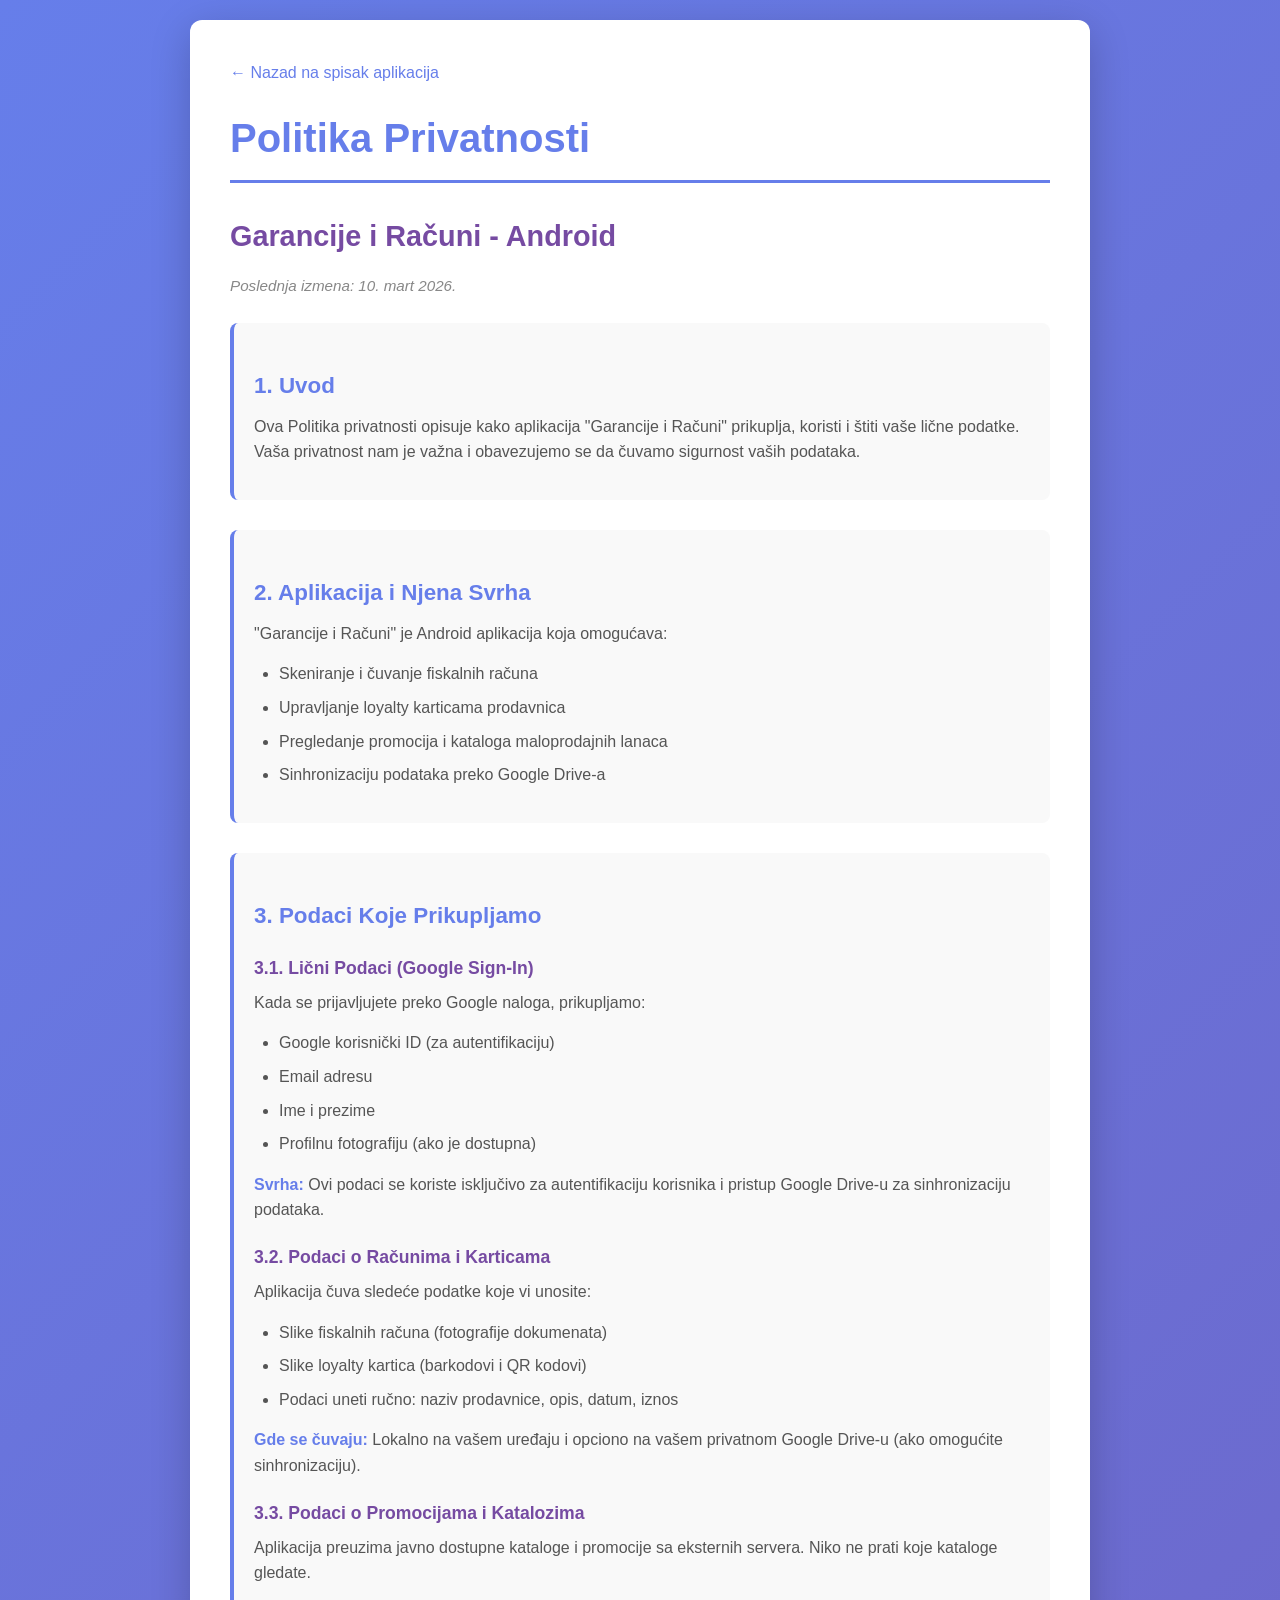
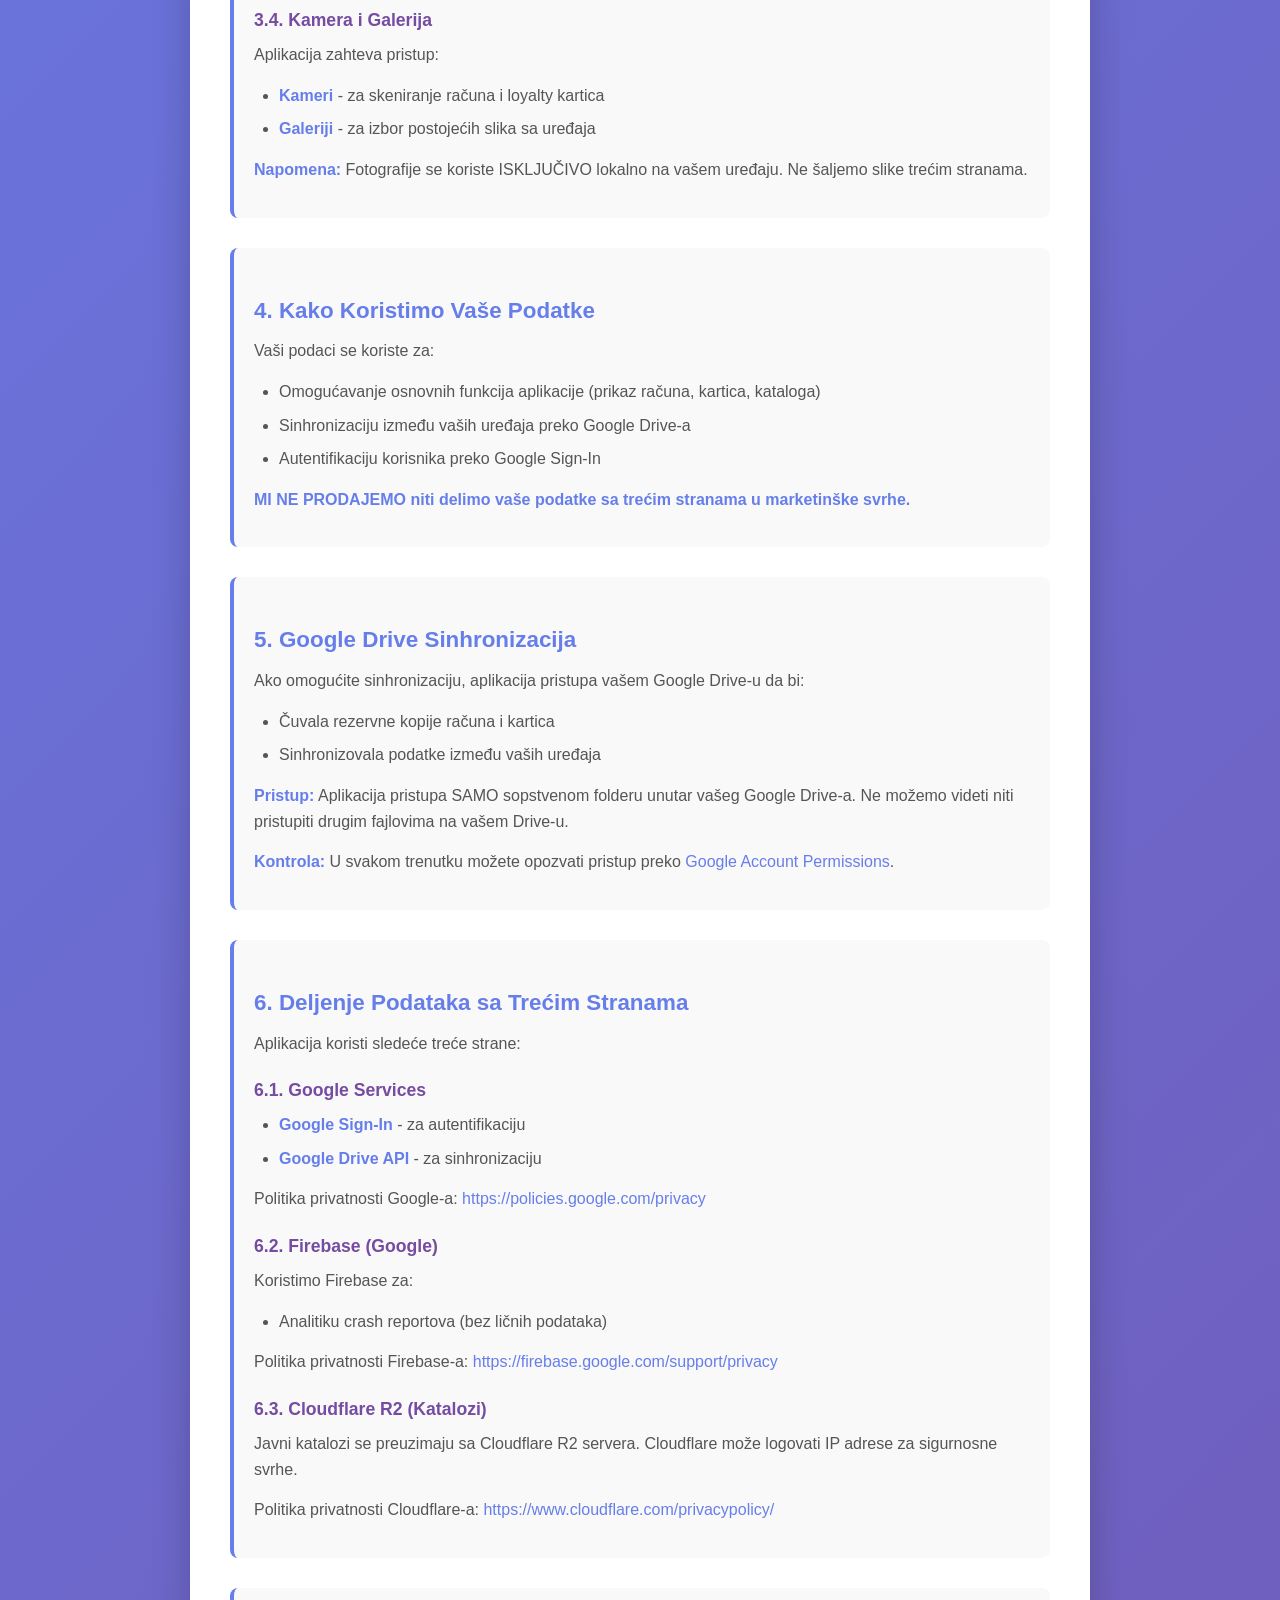
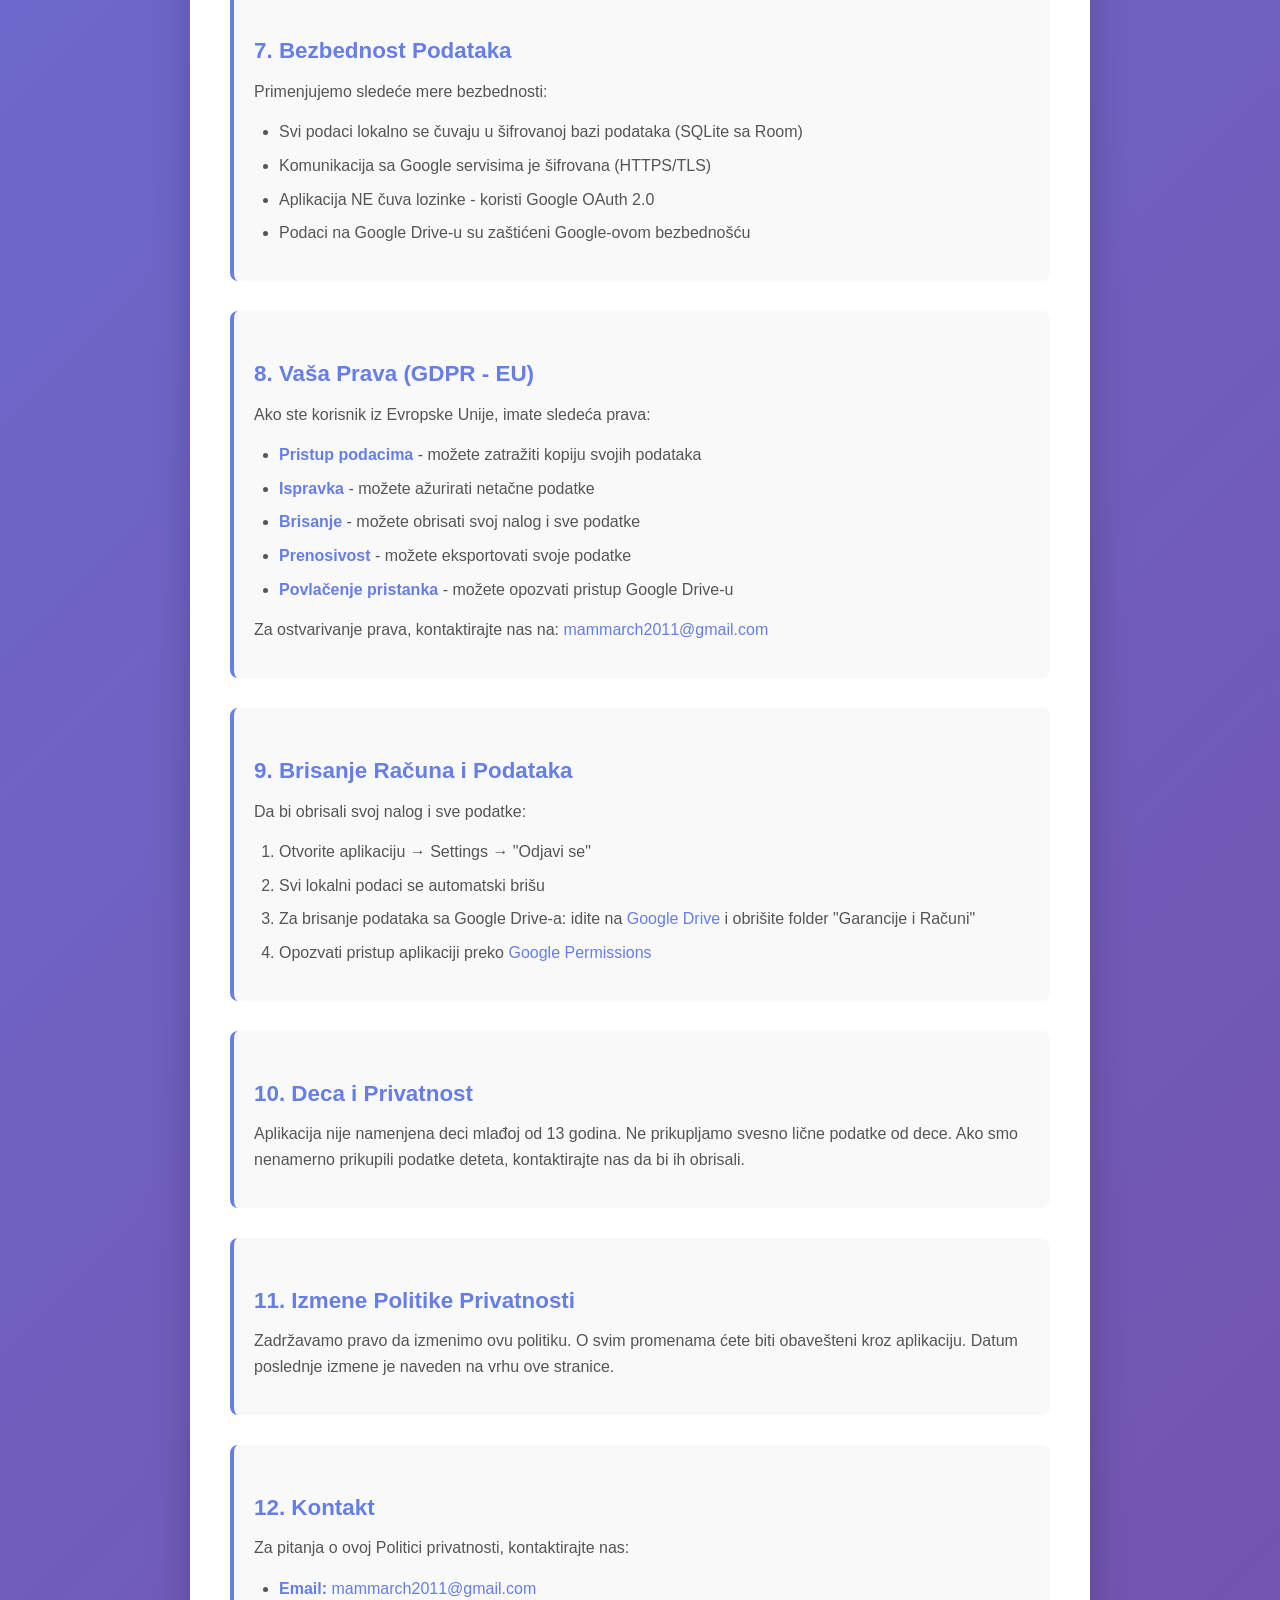
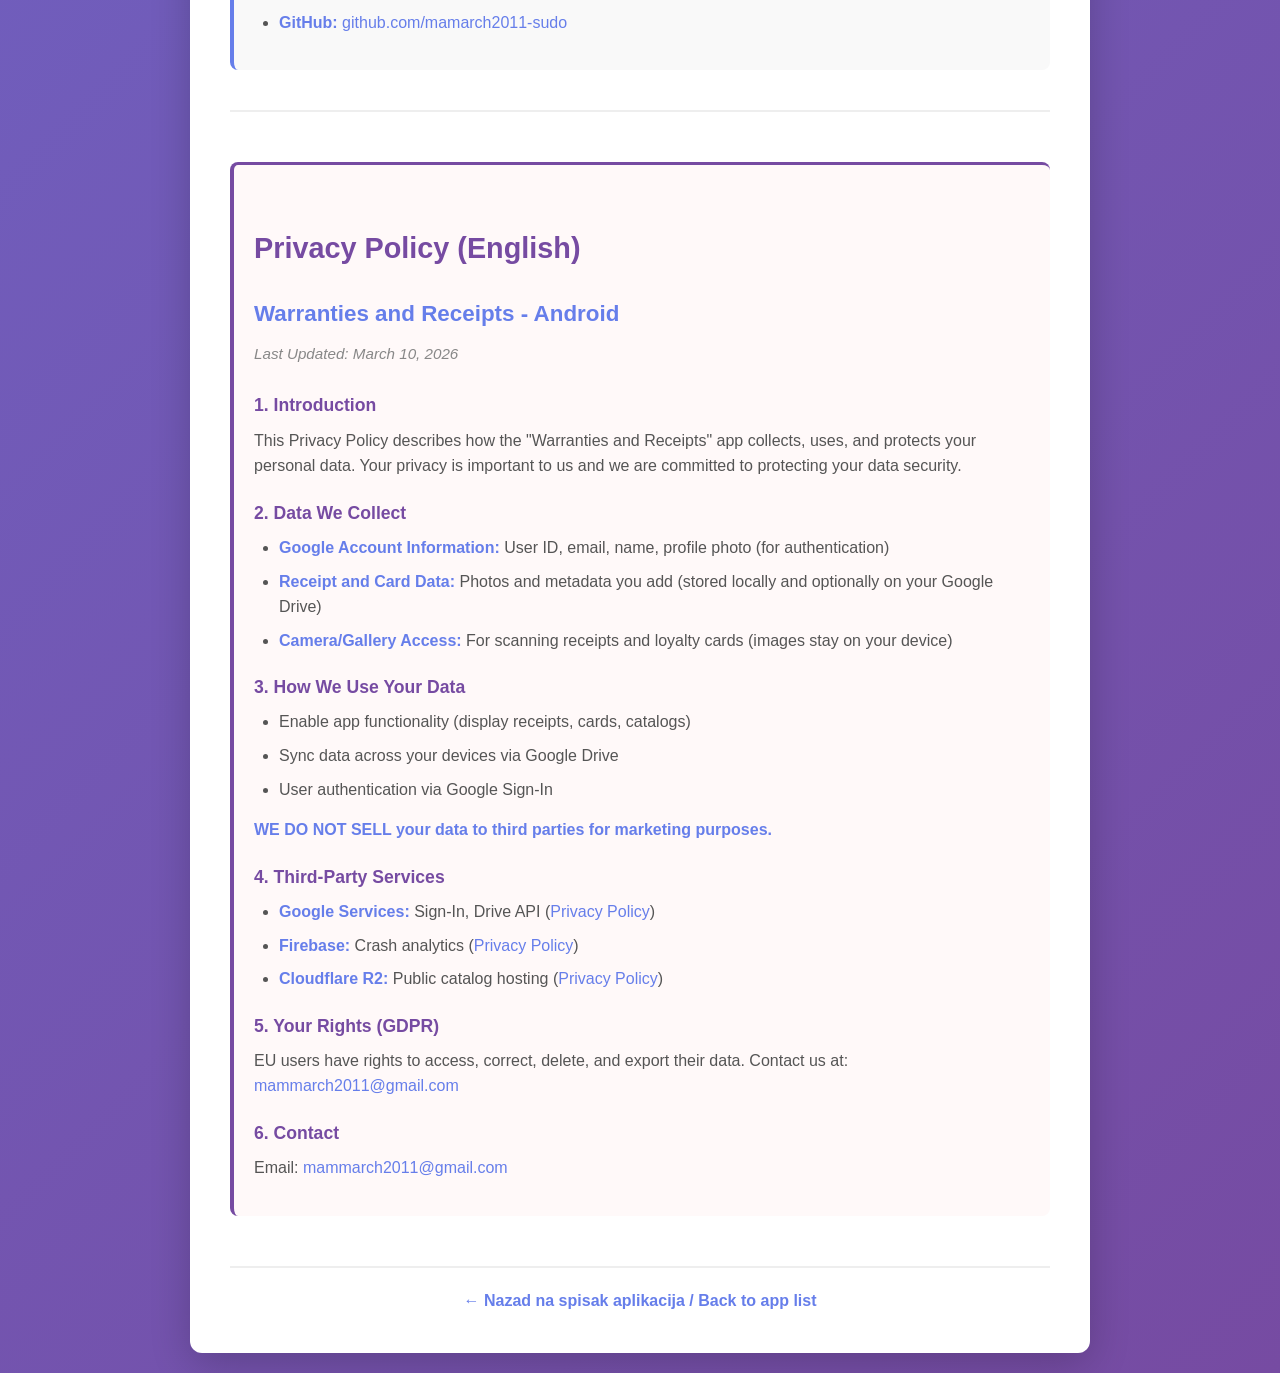
==== garancije-racuni-android.html @ ae451328 "Inicijalna verzija Privacy Policies - Landing page sa listom aplikacija - Privacy Policy za Garancij" ====
<!DOCTYPE html>
<html lang="sr">
<head>
    <meta charset="UTF-8">
    <meta name="viewport" content="width=device-width, initial-scale=1.0">
    <title>Politika Privatnosti - Garancije i Računi (Android)</title>
    <link rel="stylesheet" href="style.css">
</head>
<body>
    <div class="container">
        <a href="index.html" class="back-link">← Nazad na spisak aplikacija</a>
        
        <h1>Politika Privatnosti</h1>
        <h2>Garancije i Računi - Android</h2>
        
        <p class="last-updated">Poslednja izmena: 10. mart 2026.</p>
        
        <section>
            <h3>1. Uvod</h3>
            <p>Ova Politika privatnosti opisuje kako aplikacija "Garancije i Računi" prikuplja, koristi i štiti vaše lične podatke. Vaša privatnost nam je važna i obavezujemo se da čuvamo sigurnost vaših podataka.</p>
        </section>
        
        <section>
            <h3>2. Aplikacija i Njena Svrha</h3>
            <p>"Garancije i Računi" je Android aplikacija koja omogućava:</p>
            <ul>
                <li>Skeniranje i čuvanje fiskalnih računa</li>
                <li>Upravljanje loyalty karticama prodavnica</li>
                <li>Pregledanje promocija i kataloga maloprodajnih lanaca</li>
                <li>Sinhronizaciju podataka preko Google Drive-a</li>
            </ul>
        </section>
        
        <section>
            <h3>3. Podaci Koje Prikupljamo</h3>
            
            <h4>3.1. Lični Podaci (Google Sign-In)</h4>
            <p>Kada se prijavljujete preko Google naloga, prikupljamo:</p>
            <ul>
                <li>Google korisnički ID (za autentifikaciju)</li>
                <li>Email adresu</li>
                <li>Ime i prezime</li>
                <li>Profilnu fotografiju (ako je dostupna)</li>
            </ul>
            <p><strong>Svrha:</strong> Ovi podaci se koriste isključivo za autentifikaciju korisnika i pristup Google Drive-u za sinhronizaciju podataka.</p>
            
            <h4>3.2. Podaci o Računima i Karticama</h4>
            <p>Aplikacija čuva sledeće podatke koje vi unosite:</p>
            <ul>
                <li>Slike fiskalnih računa (fotografije dokumenata)</li>
                <li>Slike loyalty kartica (barkodovi i QR kodovi)</li>
                <li>Podaci uneti ručno: naziv prodavnice, opis, datum, iznos</li>
            </ul>
            <p><strong>Gde se čuvaju:</strong> Lokalno na vašem uređaju i opciono na vašem privatnom Google Drive-u (ako omogućite sinhronizaciju).</p>
            
            <h4>3.3. Podaci o Promocijama i Katalozima</h4>
            <p>Aplikacija preuzima javno dostupne kataloge i promocije sa eksternih servera. Niko ne prati koje kataloge gledate.</p>
            
            <h4>3.4. Kamera i Galerija</h4>
            <p>Aplikacija zahteva pristup:</p>
            <ul>
                <li><strong>Kameri</strong> - za skeniranje računa i loyalty kartica</li>
                <li><strong>Galeriji</strong> - za izbor postojećih slika sa uređaja</li>
            </ul>
            <p><strong>Napomena:</strong> Fotografije se koriste ISKLJUČIVO lokalno na vašem uređaju. Ne šaljemo slike trećim stranama.</p>
        </section>
        
        <section>
            <h3>4. Kako Koristimo Vaše Podatke</h3>
            <p>Vaši podaci se koriste za:</p>
            <ul>
                <li>Omogućavanje osnovnih funkcija aplikacije (prikaz računa, kartica, kataloga)</li>
                <li>Sinhronizaciju između vaših uređaja preko Google Drive-a</li>
                <li>Autentifikaciju korisnika preko Google Sign-In</li>
            </ul>
            <p><strong>MI NE PRODAJEMO niti delimo vaše podatke sa trećim stranama u marketinške svrhe.</strong></p>
        </section>
        
        <section>
            <h3>5. Google Drive Sinhronizacija</h3>
            <p>Ako omogućite sinhronizaciju, aplikacija pristupa vašem Google Drive-u da bi:</p>
            <ul>
                <li>Čuvala rezervne kopije računa i kartica</li>
                <li>Sinhronizovala podatke između vaših uređaja</li>
            </ul>
            <p><strong>Pristup:</strong> Aplikacija pristupa SAMO sopstvenom folderu unutar vašeg Google Drive-a. Ne možemo videti niti pristupiti drugim fajlovima na vašem Drive-u.</p>
            <p><strong>Kontrola:</strong> U svakom trenutku možete opozvati pristup preko <a href="https://myaccount.google.com/permissions" target="_blank">Google Account Permissions</a>.</p>
        </section>
        
        <section>
            <h3>6. Deljenje Podataka sa Trećim Stranama</h3>
            <p>Aplikacija koristi sledeće treće strane:</p>
            
            <h4>6.1. Google Services</h4>
            <ul>
                <li><strong>Google Sign-In</strong> - za autentifikaciju</li>
                <li><strong>Google Drive API</strong> - za sinhronizaciju</li>
            </ul>
            <p>Politika privatnosti Google-a: <a href="https://policies.google.com/privacy" target="_blank">https://policies.google.com/privacy</a></p>
            
            <h4>6.2. Firebase (Google)</h4>
            <p>Koristimo Firebase za:</p>
            <ul>
                <li>Analitiku crash reportova (bez ličnih podataka)</li>
            </ul>
            <p>Politika privatnosti Firebase-a: <a href="https://firebase.google.com/support/privacy" target="_blank">https://firebase.google.com/support/privacy</a></p>
            
            <h4>6.3. Cloudflare R2 (Katalozi)</h4>
            <p>Javni katalozi se preuzimaju sa Cloudflare R2 servera. Cloudflare može logovati IP adrese za sigurnosne svrhe.</p>
            <p>Politika privatnosti Cloudflare-a: <a href="https://www.cloudflare.com/privacypolicy/" target="_blank">https://www.cloudflare.com/privacypolicy/</a></p>
        </section>
        
        <section>
            <h3>7. Bezbednost Podataka</h3>
            <p>Primenjujemo sledeće mere bezbednosti:</p>
            <ul>
                <li>Svi podaci lokalno se čuvaju u šifrovanoj bazi podataka (SQLite sa Room)</li>
                <li>Komunikacija sa Google servisima je šifrovana (HTTPS/TLS)</li>
                <li>Aplikacija NE čuva lozinke - koristi Google OAuth 2.0</li>
                <li>Podaci na Google Drive-u su zaštićeni Google-ovom bezbednošću</li>
            </ul>
        </section>
        
        <section>
            <h3>8. Vaša Prava (GDPR - EU)</h3>
            <p>Ako ste korisnik iz Evropske Unije, imate sledeća prava:</p>
            <ul>
                <li><strong>Pristup podacima</strong> - možete zatražiti kopiju svojih podataka</li>
                <li><strong>Ispravka</strong> - možete ažurirati netačne podatke</li>
                <li><strong>Brisanje</strong> - možete obrisati svoj nalog i sve podatke</li>
                <li><strong>Prenosivost</strong> - možete eksportovati svoje podatke</li>
                <li><strong>Povlačenje pristanka</strong> - možete opozvati pristup Google Drive-u</li>
            </ul>
            <p>Za ostvarivanje prava, kontaktirajte nas na: <a href="mailto:mammarch2011@gmail.com">mammarch2011@gmail.com</a></p>
        </section>
        
        <section>
            <h3>9. Brisanje Računa i Podataka</h3>
            <p>Da bi obrisali svoj nalog i sve podatke:</p>
            <ol>
                <li>Otvorite aplikaciju → Settings → "Odjavi se"</li>
                <li>Svi lokalni podaci se automatski brišu</li>
                <li>Za brisanje podataka sa Google Drive-a: idite na <a href="https://drive.google.com" target="_blank">Google Drive</a> i obrišite folder "Garancije i Računi"</li>
                <li>Opozvati pristup aplikaciji preko <a href="https://myaccount.google.com/permissions" target="_blank">Google Permissions</a></li>
            </ol>
        </section>
        
        <section>
            <h3>10. Deca i Privatnost</h3>
            <p>Aplikacija nije namenjena deci mlađoj od 13 godina. Ne prikupljamo svesno lične podatke od dece. Ako smo nenamerno prikupili podatke deteta, kontaktirajte nas da bi ih obrisali.</p>
        </section>
        
        <section>
            <h3>11. Izmene Politike Privatnosti</h3>
            <p>Zadržavamo pravo da izmenimo ovu politiku. O svim promenama ćete biti obavešteni kroz aplikaciju. Datum poslednje izmene je naveden na vrhu ove stranice.</p>
        </section>
        
        <section>
            <h3>12. Kontakt</h3>
            <p>Za pitanja o ovoj Politici privatnosti, kontaktirajte nas:</p>
            <ul>
                <li><strong>Email:</strong> <a href="mailto:mammarch2011@gmail.com">mammarch2011@gmail.com</a></li>
                <li><strong>GitHub:</strong> <a href="https://github.com/mamarch2011-sudo" target="_blank">github.com/mamarch2011-sudo</a></li>
            </ul>
        </section>
        
        <hr>
        
        <section class="english-section">
            <h2>Privacy Policy (English)</h2>
            <h3>Warranties and Receipts - Android</h3>
            
            <p class="last-updated">Last Updated: March 10, 2026</p>
            
            <h4>1. Introduction</h4>
            <p>This Privacy Policy describes how the "Warranties and Receipts" app collects, uses, and protects your personal data. Your privacy is important to us and we are committed to protecting your data security.</p>
            
            <h4>2. Data We Collect</h4>
            <ul>
                <li><strong>Google Account Information:</strong> User ID, email, name, profile photo (for authentication)</li>
                <li><strong>Receipt and Card Data:</strong> Photos and metadata you add (stored locally and optionally on your Google Drive)</li>
                <li><strong>Camera/Gallery Access:</strong> For scanning receipts and loyalty cards (images stay on your device)</li>
            </ul>
            
            <h4>3. How We Use Your Data</h4>
            <ul>
                <li>Enable app functionality (display receipts, cards, catalogs)</li>
                <li>Sync data across your devices via Google Drive</li>
                <li>User authentication via Google Sign-In</li>
            </ul>
            <p><strong>WE DO NOT SELL your data to third parties for marketing purposes.</strong></p>
            
            <h4>4. Third-Party Services</h4>
            <ul>
                <li><strong>Google Services:</strong> Sign-In, Drive API (<a href="https://policies.google.com/privacy" target="_blank">Privacy Policy</a>)</li>
                <li><strong>Firebase:</strong> Crash analytics (<a href="https://firebase.google.com/support/privacy" target="_blank">Privacy Policy</a>)</li>
                <li><strong>Cloudflare R2:</strong> Public catalog hosting (<a href="https://www.cloudflare.com/privacypolicy/" target="_blank">Privacy Policy</a>)</li>
            </ul>
            
            <h4>5. Your Rights (GDPR)</h4>
            <p>EU users have rights to access, correct, delete, and export their data. Contact us at: <a href="mailto:mammarch2011@gmail.com">mammarch2011@gmail.com</a></p>
            
            <h4>6. Contact</h4>
            <p>Email: <a href="mailto:mammarch2011@gmail.com">mammarch2011@gmail.com</a></p>
        </section>
        
        <footer>
            <a href="index.html">← Nazad na spisak aplikacija / Back to app list</a>
        </footer>
    </div>
</body>
</html>
---- style.css ----
/* Reset and Base Styles */
* {
    margin: 0;
    padding: 0;
    box-sizing: border-box;
}

body {
    font-family: -apple-system, BlinkMacSystemFont, 'Segoe UI', Roboto, 'Helvetica Neue', Arial, sans-serif;
    line-height: 1.6;
    color: #333;
    background: linear-gradient(135deg, #667eea 0%, #764ba2 100%);
    min-height: 100vh;
    padding: 20px;
}

/* Container */
.container {
    max-width: 900px;
    margin: 0 auto;
    background: white;
    padding: 40px;
    border-radius: 12px;
    box-shadow: 0 10px 40px rgba(0, 0, 0, 0.2);
}

/* Typography */
h1 {
    color: #667eea;
    font-size: 2.5rem;
    margin-bottom: 10px;
    border-bottom: 3px solid #667eea;
    padding-bottom: 10px;
}

h2 {
    color: #764ba2;
    font-size: 1.8rem;
    margin-top: 30px;
    margin-bottom: 15px;
}

h3 {
    color: #667eea;
    font-size: 1.4rem;
    margin-top: 25px;
    margin-bottom: 10px;
}

h4 {
    color: #764ba2;
    font-size: 1.1rem;
    margin-top: 20px;
    margin-bottom: 8px;
}

p {
    margin-bottom: 15px;
    color: #555;
}

/* Links */
a {
    color: #667eea;
    text-decoration: none;
    transition: color 0.3s;
}

a:hover {
    color: #764ba2;
    text-decoration: underline;
}

.back-link {
    display: inline-block;
    margin-bottom: 20px;
    font-size: 1rem;
    color: #667eea;
}

.back-link:hover {
    color: #764ba2;
}

/* Subtitle */
.subtitle {
    font-size: 1.2rem;
    color: #666;
    margin-bottom: 30px;
}

/* Last Updated */
.last-updated {
    font-style: italic;
    color: #888;
    margin-bottom: 25px;
    font-size: 0.95rem;
}

/* Note Box */
.note {
    background: #fff3cd;
    border-left: 4px solid #ffc107;
    padding: 15px;
    margin: 20px 0;
    border-radius: 4px;
}

.note strong {
    color: #856404;
}

/* App List */
.app-list {
    display: grid;
    gap: 20px;
    margin-top: 30px;
}

.app-card {
    background: linear-gradient(135deg, #f5f7fa 0%, #c3cfe2 100%);
    padding: 30px;
    border-radius: 10px;
    box-shadow: 0 4px 15px rgba(0, 0, 0, 0.1);
    transition: transform 0.3s, box-shadow 0.3s;
}

.app-card:hover {
    transform: translateY(-5px);
    box-shadow: 0 8px 25px rgba(0, 0, 0, 0.15);
}

.app-card h2 {
    margin-top: 0;
    color: #667eea;
}

.app-card p {
    color: #555;
    margin-bottom: 20px;
}

.links {
    display: flex;
    gap: 15px;
    flex-wrap: wrap;
}

/* Buttons */
.button {
    display: inline-block;
    padding: 12px 24px;
    border-radius: 6px;
    font-weight: 600;
    text-decoration: none;
    transition: transform 0.2s, box-shadow 0.2s;
    text-align: center;
}

.button:hover {
    transform: translateY(-2px);
    box-shadow: 0 4px 12px rgba(0, 0, 0, 0.15);
    text-decoration: none;
}

.button.android {
    background: #3DDC84;
    color: white;
}

.button.android:hover {
    background: #2fc874;
}

.button.ios {
    background: #007AFF;
    color: white;
}

.button.ios:hover {
    background: #0066DD;
}

/* Sections */
section {
    margin-bottom: 30px;
    padding: 20px;
    background: #f9f9f9;
    border-radius: 8px;
    border-left: 4px solid #667eea;
}

section:hover {
    background: #f5f5f5;
}

/* Lists */
ul, ol {
    margin-left: 25px;
    margin-bottom: 15px;
}

ul li, ol li {
    margin-bottom: 8px;
    color: #555;
}

/* English Section */
.english-section {
    margin-top: 50px;
    padding-top: 30px;
    border-top: 3px solid #764ba2;
    background: #fff9f9;
    border-left: 4px solid #764ba2;
}

/* Footer */
footer {
    margin-top: 50px;
    padding-top: 20px;
    border-top: 2px solid #eee;
    text-align: center;
    color: #888;
}

footer a {
    color: #667eea;
    font-weight: 600;
}

/* Horizontal Rule */
hr {
    border: none;
    border-top: 2px solid #eee;
    margin: 40px 0;
}

/* Strong/Bold */
strong {
    color: #667eea;
    font-weight: 600;
}

/* Responsive Design */
@media (max-width: 768px) {
    body {
        padding: 10px;
    }
    
    .container {
        padding: 20px;
    }
    
    h1 {
        font-size: 2rem;
    }
    
    h2 {
        font-size: 1.5rem;
    }
    
    h3 {
        font-size: 1.2rem;
    }
    
    .links {
        flex-direction: column;
    }
    
    .button {
        width: 100%;
    }
}

/* Print Styles */
@media print {
    body {
        background: white;
        padding: 0;
    }
    
    .container {
        box-shadow: none;
        padding: 20px;
    }
    
    .back-link, footer {
        display: none;
    }
    
    section {
        break-inside: avoid;
    }
}
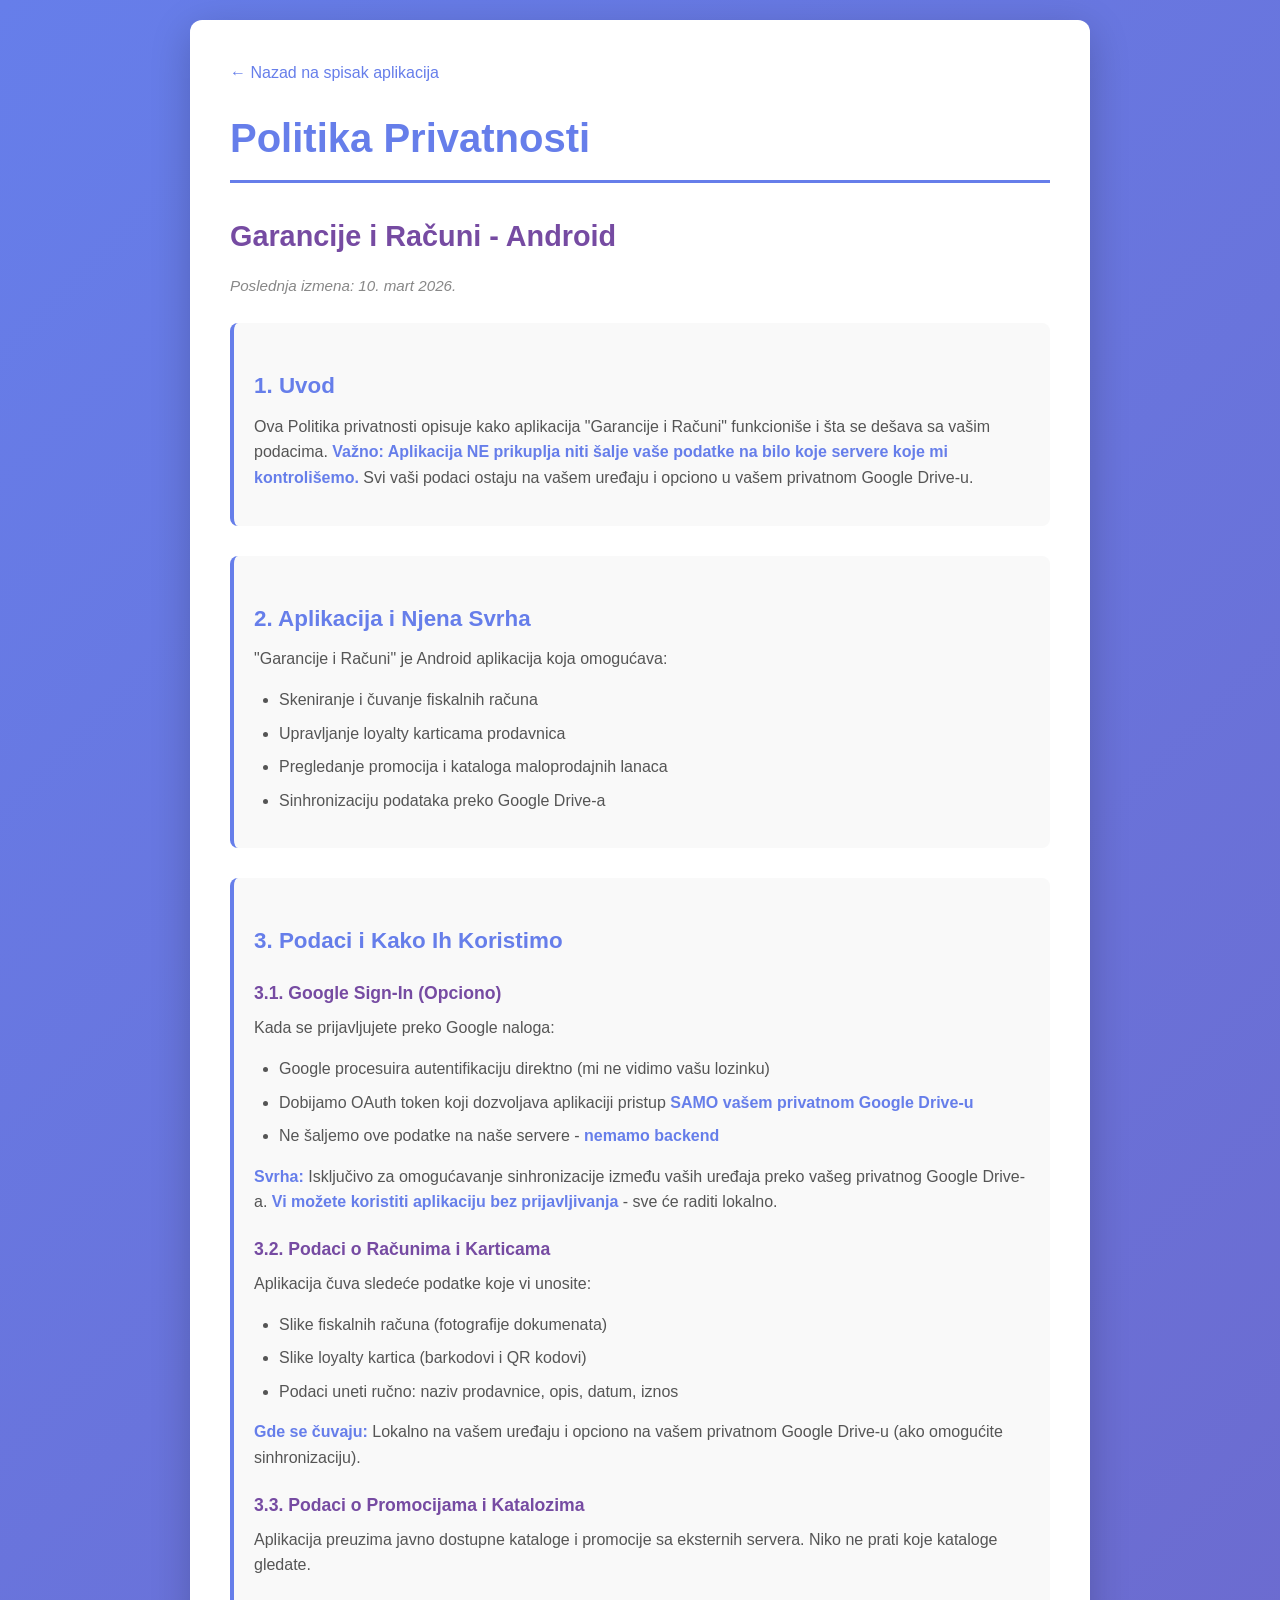
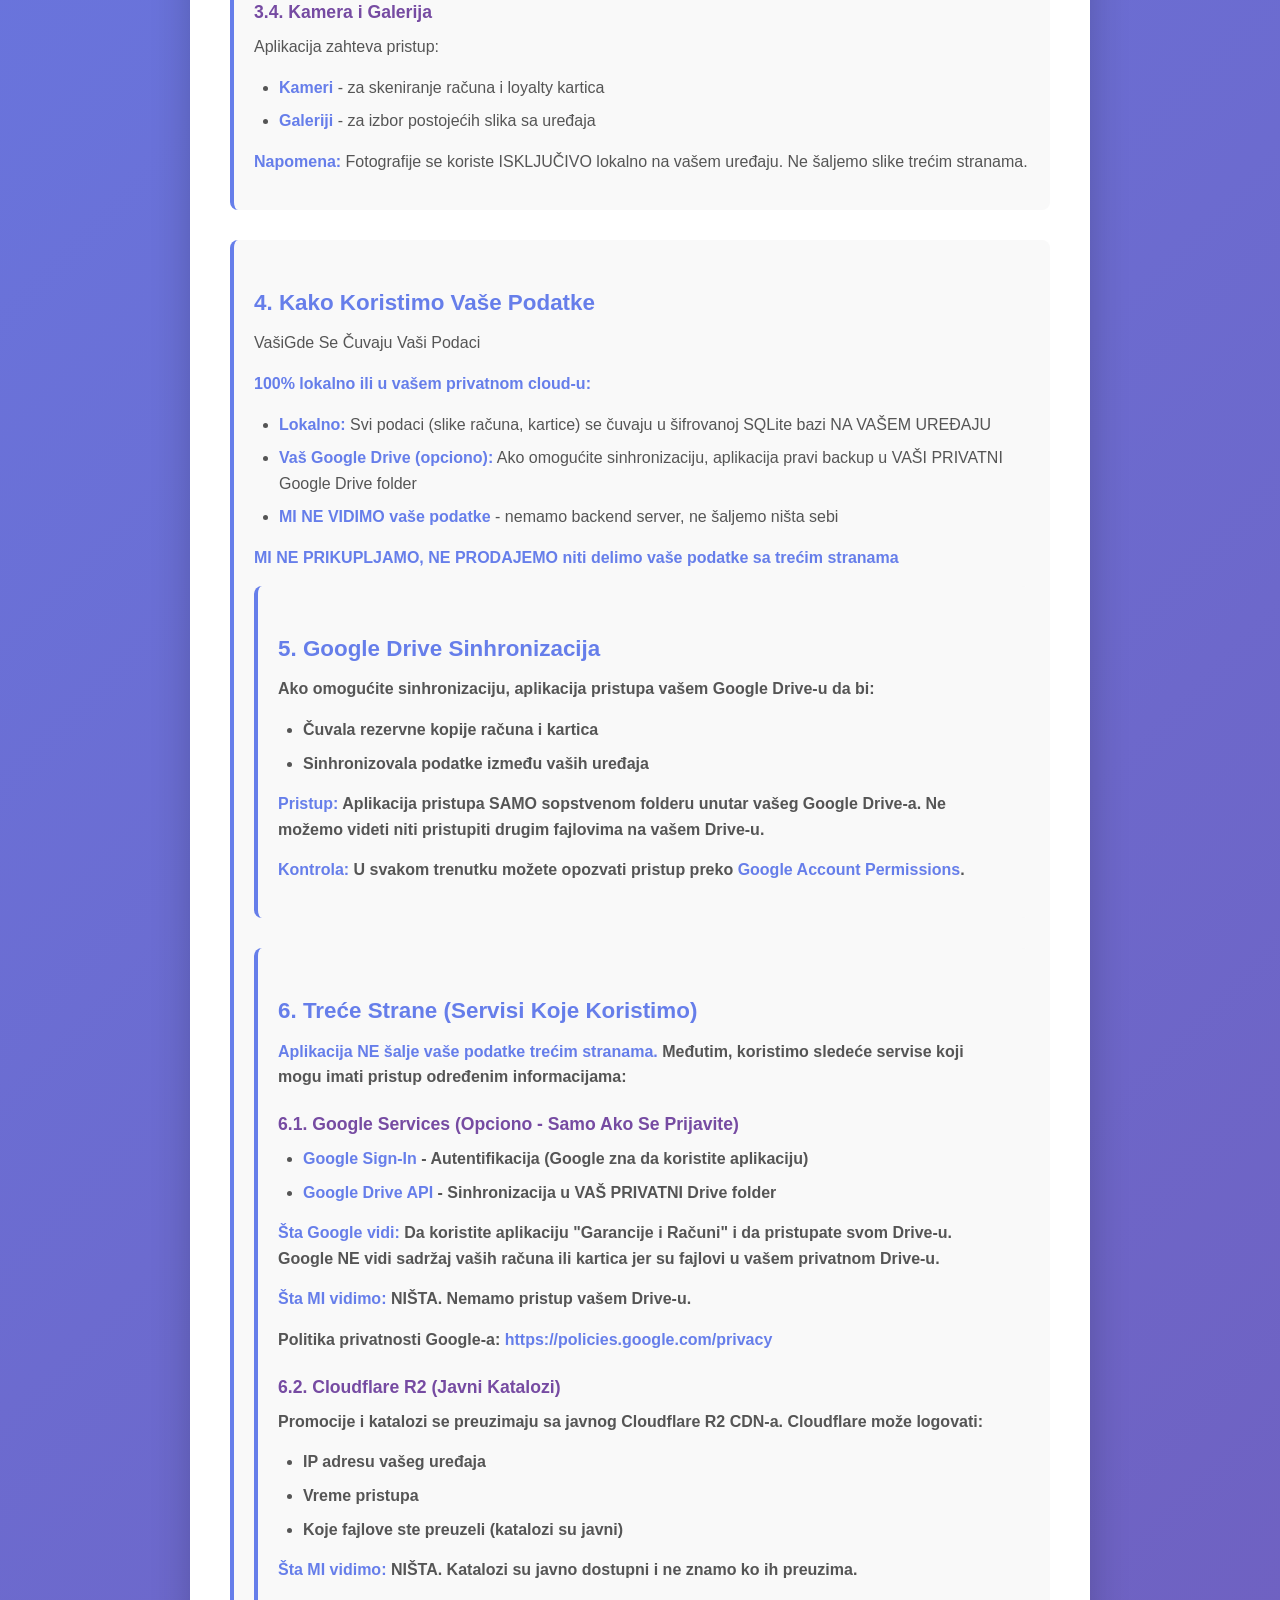
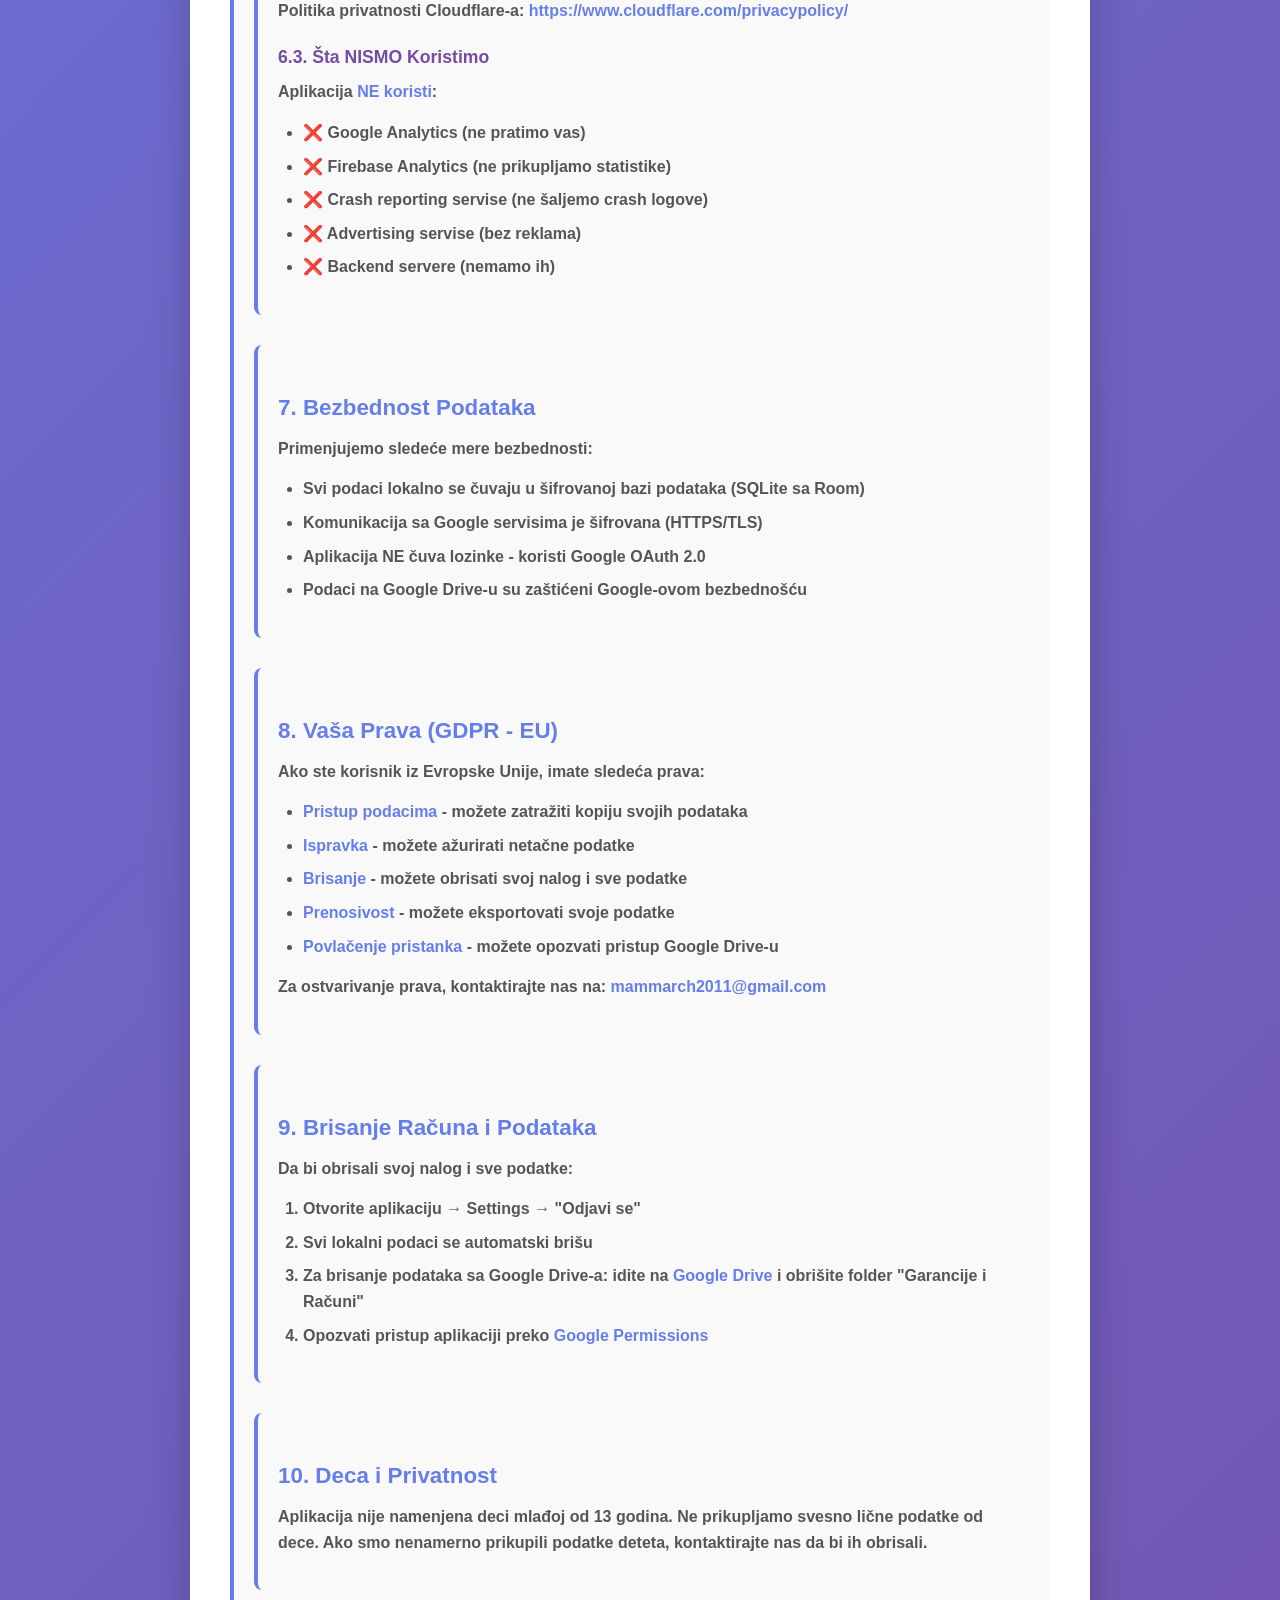
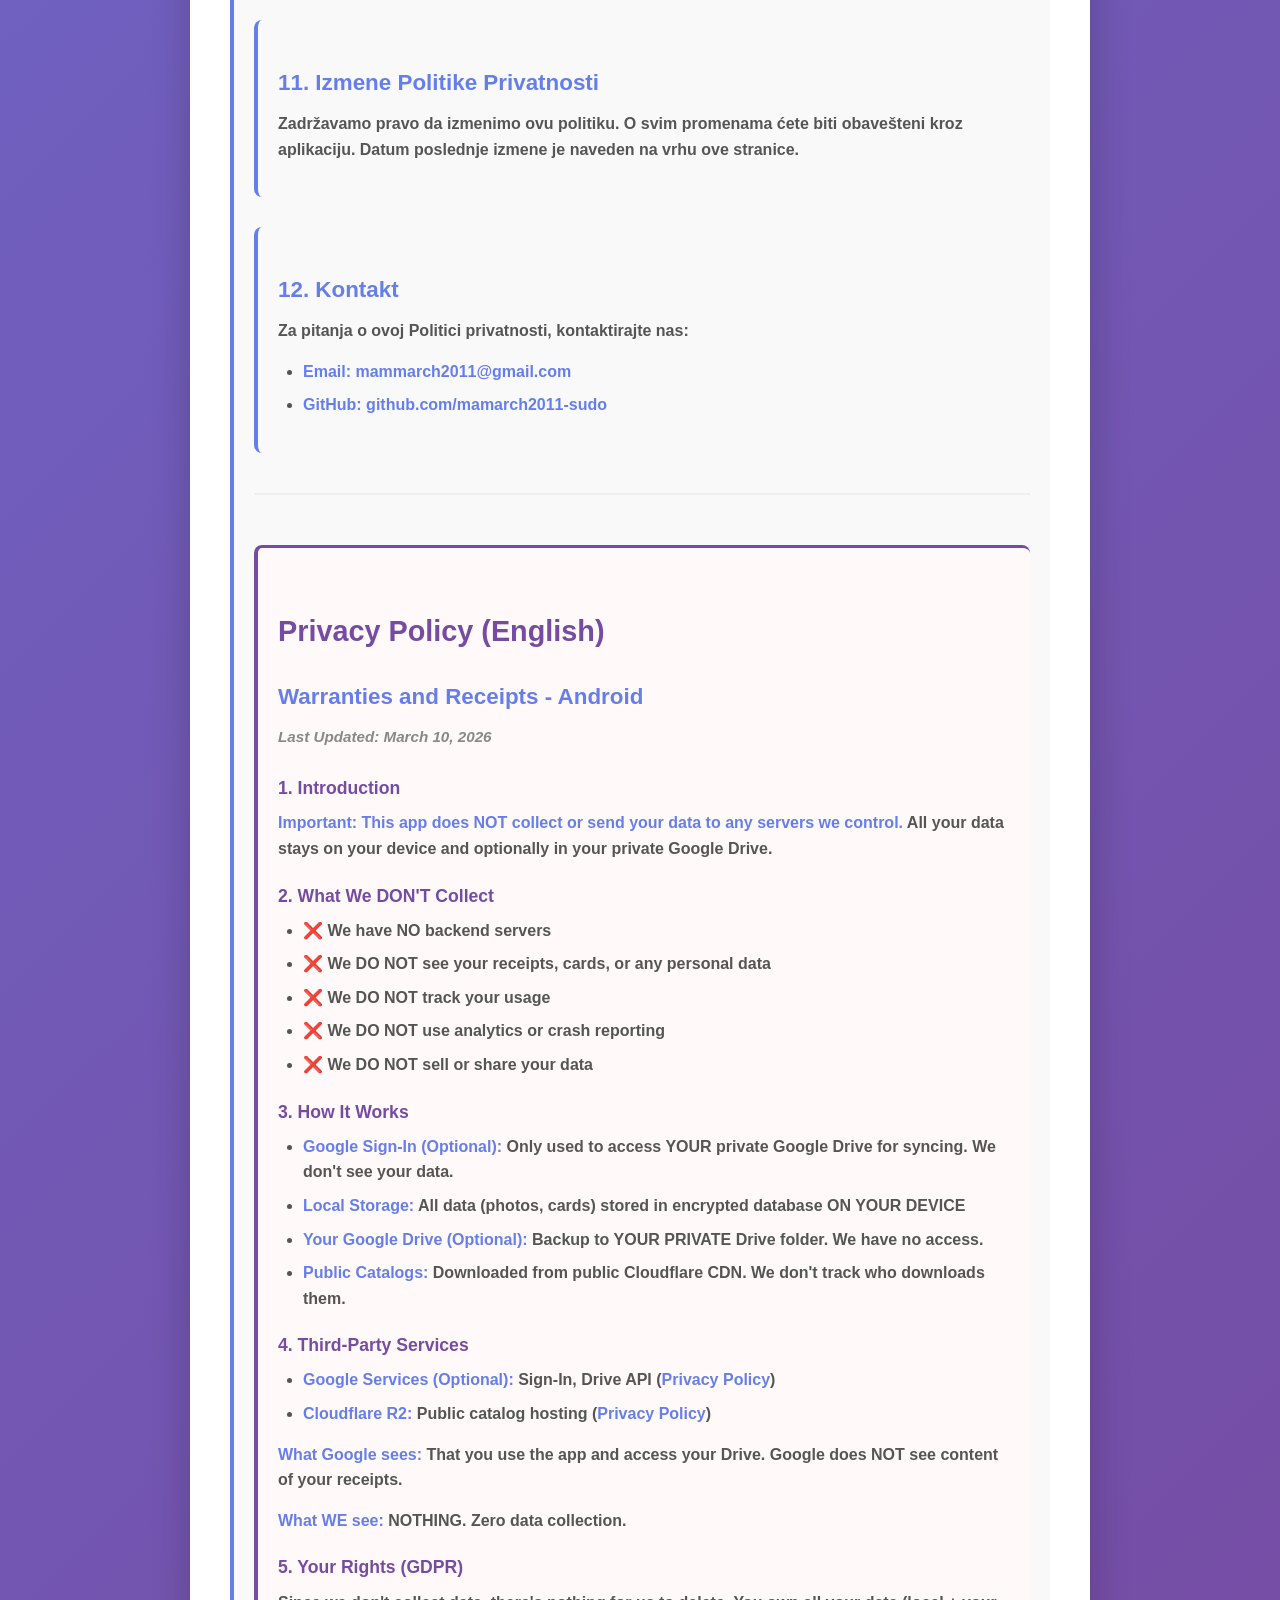
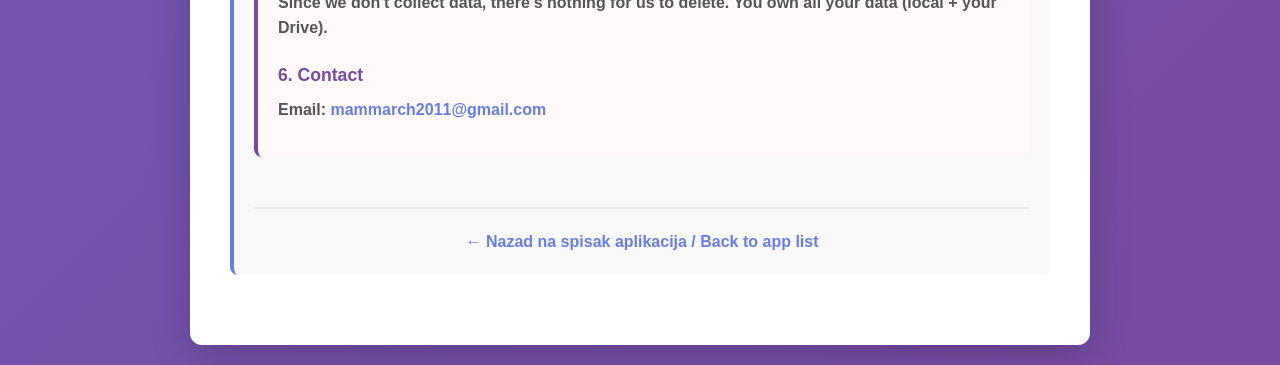
==== commit 43745530: "Ispravljen Privacy Policy - zero data collection - Jasno naglašeno da NEMAMO backend - Aplikacija NE" ====
--- a/garancije-racuni-android.html
+++ b/garancije-racuni-android.html
@@ -17,7 +17,7 @@
         
         <section>
             <h3>1. Uvod</h3>
-            <p>Ova Politika privatnosti opisuje kako aplikacija "Garancije i Računi" prikuplja, koristi i štiti vaše lične podatke. Vaša privatnost nam je važna i obavezujemo se da čuvamo sigurnost vaših podataka.</p>
+            <p>Ova Politika privatnosti opisuje kako aplikacija "Garancije i Računi" funkcioniše i šta se dešava sa vašim podacima. <strong>Važno: Aplikacija NE prikuplja niti šalje vaše podatke na bilo koje servere koje mi kontrolišemo.</strong> Svi vaši podaci ostaju na vašem uređaju i opciono u vašem privatnom Google Drive-u.</p>
         </section>
         
         <section>
@@ -32,17 +32,16 @@
         </section>
         
         <section>
-            <h3>3. Podaci Koje Prikupljamo</h3>
-            
-            <h4>3.1. Lični Podaci (Google Sign-In)</h4>
-            <p>Kada se prijavljujete preko Google naloga, prikupljamo:</p>
-            <ul>
-                <li>Google korisnički ID (za autentifikaciju)</li>
-                <li>Email adresu</li>
-                <li>Ime i prezime</li>
-                <li>Profilnu fotografiju (ako je dostupna)</li>
-            </ul>
-            <p><strong>Svrha:</strong> Ovi podaci se koriste isključivo za autentifikaciju korisnika i pristup Google Drive-u za sinhronizaciju podataka.</p>
+            <h3>3. Podaci i Kako Ih Koristimo</h3>
+            
+            <h4>3.1. Google Sign-In (Opciono)</h4>
+            <p>Kada se prijavljujete preko Google naloga:</p>
+            <ul>
+                <li>Google procesuira autentifikaciju direktno (mi ne vidimo vašu lozinku)</li>
+                <li>Dobijamo OAuth token koji dozvoljava aplikaciji pristup <strong>SAMO vašem privatnom Google Drive-u</strong></li>
+                <li>Ne šaljemo ove podatke na naše servere - <strong>nemamo backend</strong></li>
+            </ul>
+            <p><strong>Svrha:</strong> Isključivo za omogućavanje sinhronizacije između vaših uređaja preko vašeg privatnog Google Drive-a. <strong>Vi možete koristiti aplikaciju bez prijavljivanja</strong> - sve će raditi lokalno.</p>
             
             <h4>3.2. Podaci o Računima i Karticama</h4>
             <p>Aplikacija čuva sledeće podatke koje vi unosite:</p>
@@ -67,14 +66,14 @@
         
         <section>
             <h3>4. Kako Koristimo Vaše Podatke</h3>
-            <p>Vaši podaci se koriste za:</p>
-            <ul>
-                <li>Omogućavanje osnovnih funkcija aplikacije (prikaz računa, kartica, kataloga)</li>
-                <li>Sinhronizaciju između vaših uređaja preko Google Drive-a</li>
-                <li>Autentifikaciju korisnika preko Google Sign-In</li>
-            </ul>
-            <p><strong>MI NE PRODAJEMO niti delimo vaše podatke sa trećim stranama u marketinške svrhe.</strong></p>
-        </section>
+            <p>VašiGde Se Čuvaju Vaši Podaci</h3>
+            <p><strong>100% lokalno ili u vašem privatnom cloud-u:</strong></p>
+            <ul>
+                <li><strong>Lokalno:</strong> Svi podaci (slike računa, kartice) se čuvaju u šifrovanoj SQLite bazi NA VAŠEM UREĐAJU</li>
+                <li><strong>Vaš Google Drive (opciono):</strong> Ako omogućite sinhronizaciju, aplikacija pravi backup u VAŠI PRIVATNI Google Drive folder</li>
+                <li><strong>MI NE VIDIMO vaše podatke</strong> - nemamo backend server, ne šaljemo ništa sebi</li>
+            </ul>
+            <p><strong>MI NE PRIKUPLJAMO, NE PRODAJEMO niti delimo vaše podatke sa trećim stranama
         
         <section>
             <h3>5. Google Drive Sinhronizacija</h3>
@@ -88,26 +87,37 @@
         </section>
         
         <section>
-            <h3>6. Deljenje Podataka sa Trećim Stranama</h3>
-            <p>Aplikacija koristi sledeće treće strane:</p>
-            
-            <h4>6.1. Google Services</h4>
-            <ul>
-                <li><strong>Google Sign-In</strong> - za autentifikaciju</li>
-                <li><strong>Google Drive API</strong> - za sinhronizaciju</li>
-            </ul>
+            <h3>6. Treće Strane (Servisi Koje Koristimo)</h3>
+            <p><strong>Aplikacija NE šalje vaše podatke trećim stranama.</strong> Međutim, koristimo sledeće servise koji mogu imati pristup određenim informacijama:</p>
+            
+            <h4>6.1. Google Services (Opciono - Samo Ako Se Prijavite)</h4>
+            <ul>
+                <li><strong>Google Sign-In</strong> - Autentifikacija (Google zna da koristite aplikaciju)</li>
+                <li><strong>Google Drive API</strong> - Sinhronizacija u VAŠ PRIVATNI Drive folder</li>
+            </ul>
+            <p><strong>Šta Google vidi:</strong> Da koristite aplikaciju "Garancije i Računi" i da pristupate svom Drive-u. Google NE vidi sadržaj vaših računa ili kartica jer su fajlovi u vašem privatnom Drive-u.</p>
+            <p><strong>Šta MI vidimo:</strong> NIŠTA. Nemamo pristup vašem Drive-u.</p>
             <p>Politika privatnosti Google-a: <a href="https://policies.google.com/privacy" target="_blank">https://policies.google.com/privacy</a></p>
             
-            <h4>6.2. Firebase (Google)</h4>
-            <p>Koristimo Firebase za:</p>
-            <ul>
-                <li>Analitiku crash reportova (bez ličnih podataka)</li>
-            </ul>
-            <p>Politika privatnosti Firebase-a: <a href="https://firebase.google.com/support/privacy" target="_blank">https://firebase.google.com/support/privacy</a></p>
-            
-            <h4>6.3. Cloudflare R2 (Katalozi)</h4>
-            <p>Javni katalozi se preuzimaju sa Cloudflare R2 servera. Cloudflare može logovati IP adrese za sigurnosne svrhe.</p>
+            <h4>6.2. Cloudflare R2 (Javni Katalozi)</h4>
+            <p>Promocije i katalozi se preuzimaju sa javnog Cloudflare R2 CDN-a. Cloudflare može logovati:</p>
+            <ul>
+                <li>IP adresu vašeg uređaja</li>
+                <li>Vreme pristupa</li>
+                <li>Koje fajlove ste preuzeli (katalozi su javni)</li>
+            </ul>
+            <p><strong>Šta MI vidimo:</strong> NIŠTA. Katalozi su javno dostupni i ne znamo ko ih preuzima.</p>
             <p>Politika privatnosti Cloudflare-a: <a href="https://www.cloudflare.com/privacypolicy/" target="_blank">https://www.cloudflare.com/privacypolicy/</a></p>
+            
+            <h4>6.3. Šta NISMO Koristimo</h4>
+            <p>Aplikacija <strong>NE koristi</strong>:</p>
+            <ul>
+                <li>❌ Google Analytics (ne pratimo vas)</li>
+                <li>❌ Firebase Analytics (ne prikupljamo statistike)</li>
+                <li>❌ Crash reporting servise (ne šaljemo crash logove)</li>
+                <li>❌ Advertising servise (bez reklama)</li>
+                <li>❌ Backend servere (nemamo ih)</li>
+            </ul>
         </section>
         
         <section>
@@ -173,32 +183,35 @@
             <p class="last-updated">Last Updated: March 10, 2026</p>
             
             <h4>1. Introduction</h4>
-            <p>This Privacy Policy describes how the "Warranties and Receipts" app collects, uses, and protects your personal data. Your privacy is important to us and we are committed to protecting your data security.</p>
-            
-            <h4>2. Data We Collect</h4>
-            <ul>
-                <li><strong>Google Account Information:</strong> User ID, email, name, profile photo (for authentication)</li>
-                <li><strong>Receipt and Card Data:</strong> Photos and metadata you add (stored locally and optionally on your Google Drive)</li>
-                <li><strong>Camera/Gallery Access:</strong> For scanning receipts and loyalty cards (images stay on your device)</li>
-            </ul>
-            
-            <h4>3. How We Use Your Data</h4>
-            <ul>
-                <li>Enable app functionality (display receipts, cards, catalogs)</li>
-                <li>Sync data across your devices via Google Drive</li>
-                <li>User authentication via Google Sign-In</li>
-            </ul>
-            <p><strong>WE DO NOT SELL your data to third parties for marketing purposes.</strong></p>
+            <p><strong>Important: This app does NOT collect or send your data to any servers we control.</strong> All your data stays on your device and optionally in your private Google Drive.</p>
+            
+            <h4>2. What We DON'T Collect</h4>
+            <ul>
+                <li>❌ We have NO backend servers</li>
+                <li>❌ We DO NOT see your receipts, cards, or any personal data</li>
+                <li>❌ We DO NOT track your usage</li>
+                <li>❌ We DO NOT use analytics or crash reporting</li>
+                <li>❌ We DO NOT sell or share your data</li>
+            </ul>
+            
+            <h4>3. How It Works</h4>
+            <ul>
+                <li><strong>Google Sign-In (Optional):</strong> Only used to access YOUR private Google Drive for syncing. We don't see your data.</li>
+                <li><strong>Local Storage:</strong> All data (photos, cards) stored in encrypted database ON YOUR DEVICE</li>
+                <li><strong>Your Google Drive (Optional):</strong> Backup to YOUR PRIVATE Drive folder. We have no access.</li>
+                <li><strong>Public Catalogs:</strong> Downloaded from public Cloudflare CDN. We don't track who downloads them.</li>
+            </ul>
             
             <h4>4. Third-Party Services</h4>
             <ul>
-                <li><strong>Google Services:</strong> Sign-In, Drive API (<a href="https://policies.google.com/privacy" target="_blank">Privacy Policy</a>)</li>
-                <li><strong>Firebase:</strong> Crash analytics (<a href="https://firebase.google.com/support/privacy" target="_blank">Privacy Policy</a>)</li>
+                <li><strong>Google Services (Optional):</strong> Sign-In, Drive API (<a href="https://policies.google.com/privacy" target="_blank">Privacy Policy</a>)</li>
                 <li><strong>Cloudflare R2:</strong> Public catalog hosting (<a href="https://www.cloudflare.com/privacypolicy/" target="_blank">Privacy Policy</a>)</li>
             </ul>
+            <p><strong>What Google sees:</strong> That you use the app and access your Drive. Google does NOT see content of your receipts.</p>
+            <p><strong>What WE see:</strong> NOTHING. Zero data collection.</p>
             
             <h4>5. Your Rights (GDPR)</h4>
-            <p>EU users have rights to access, correct, delete, and export their data. Contact us at: <a href="mailto:mammarch2011@gmail.com">mammarch2011@gmail.com</a></p>
+            <p>Since we don't collect data, there's nothing for us to delete. You own all your data (local + your Drive).</p>
             
             <h4>6. Contact</h4>
             <p>Email: <a href="mailto:mammarch2011@gmail.com">mammarch2011@gmail.com</a></p>
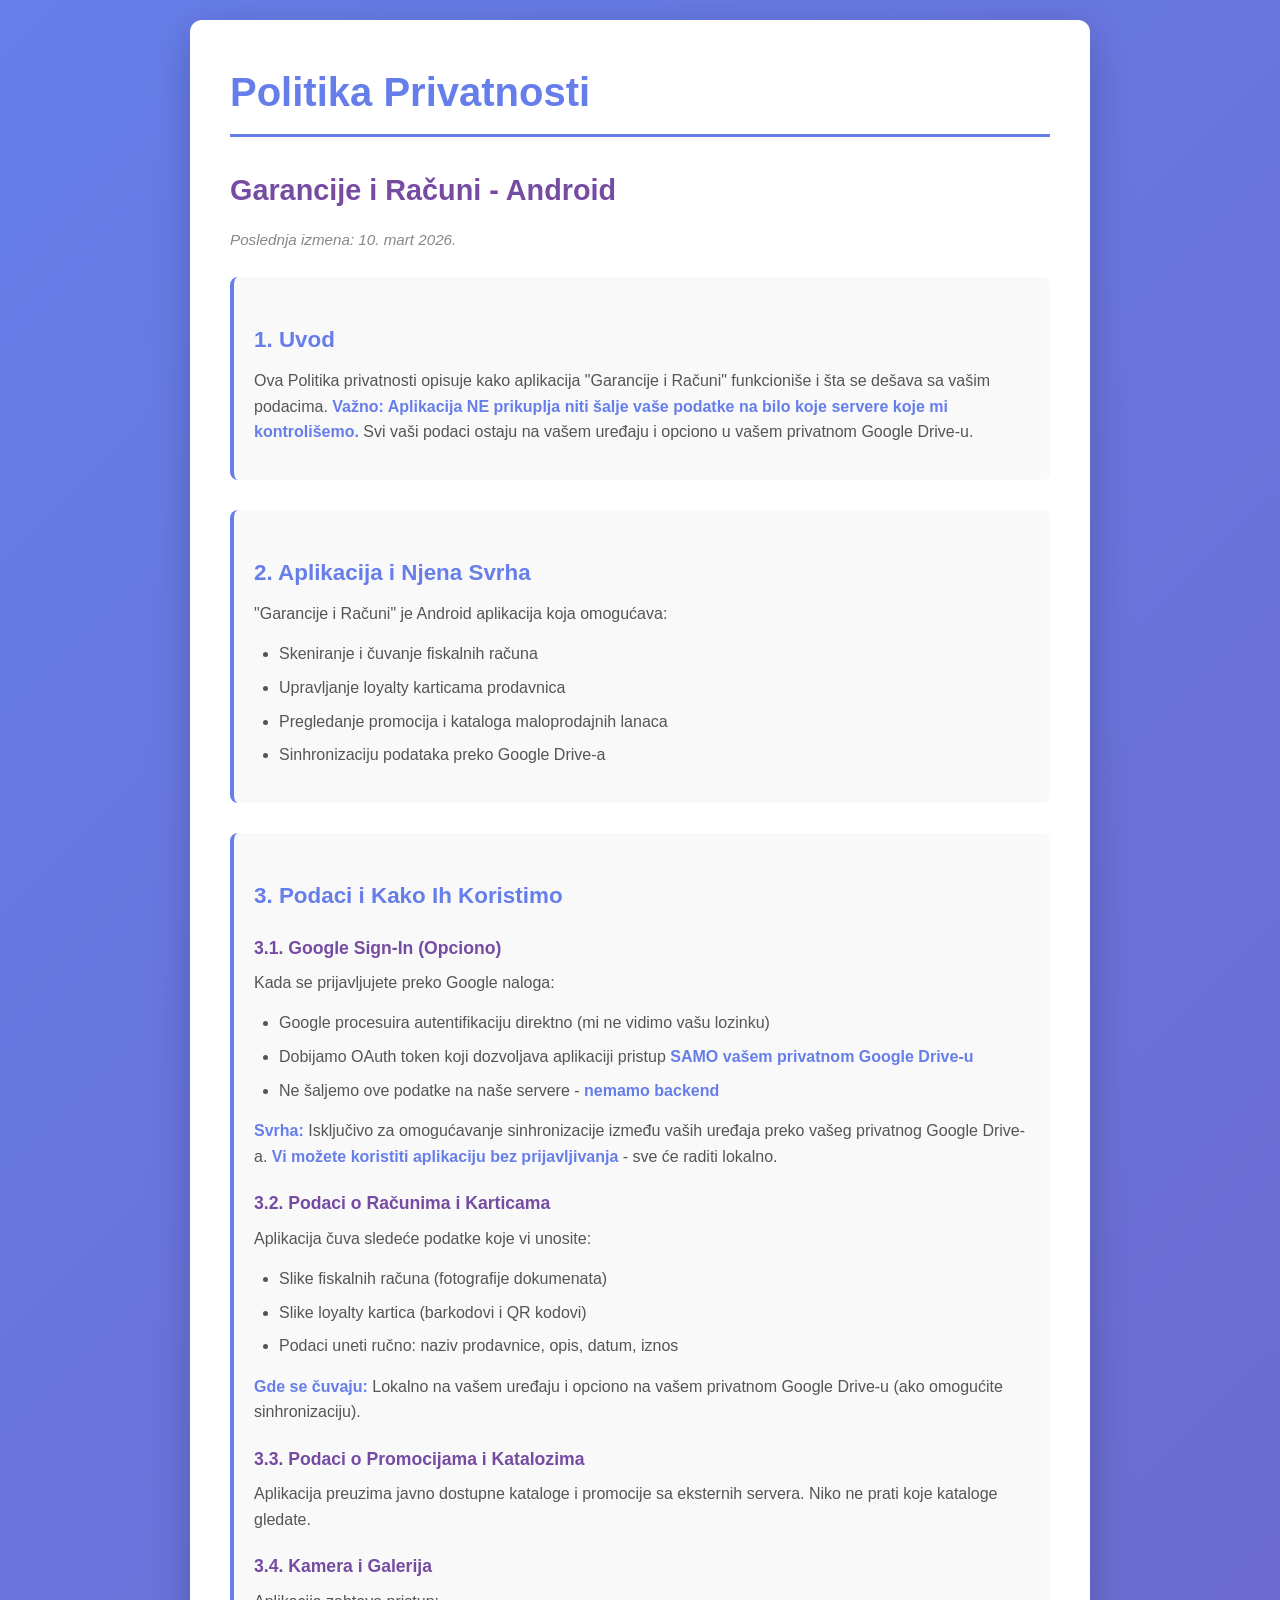
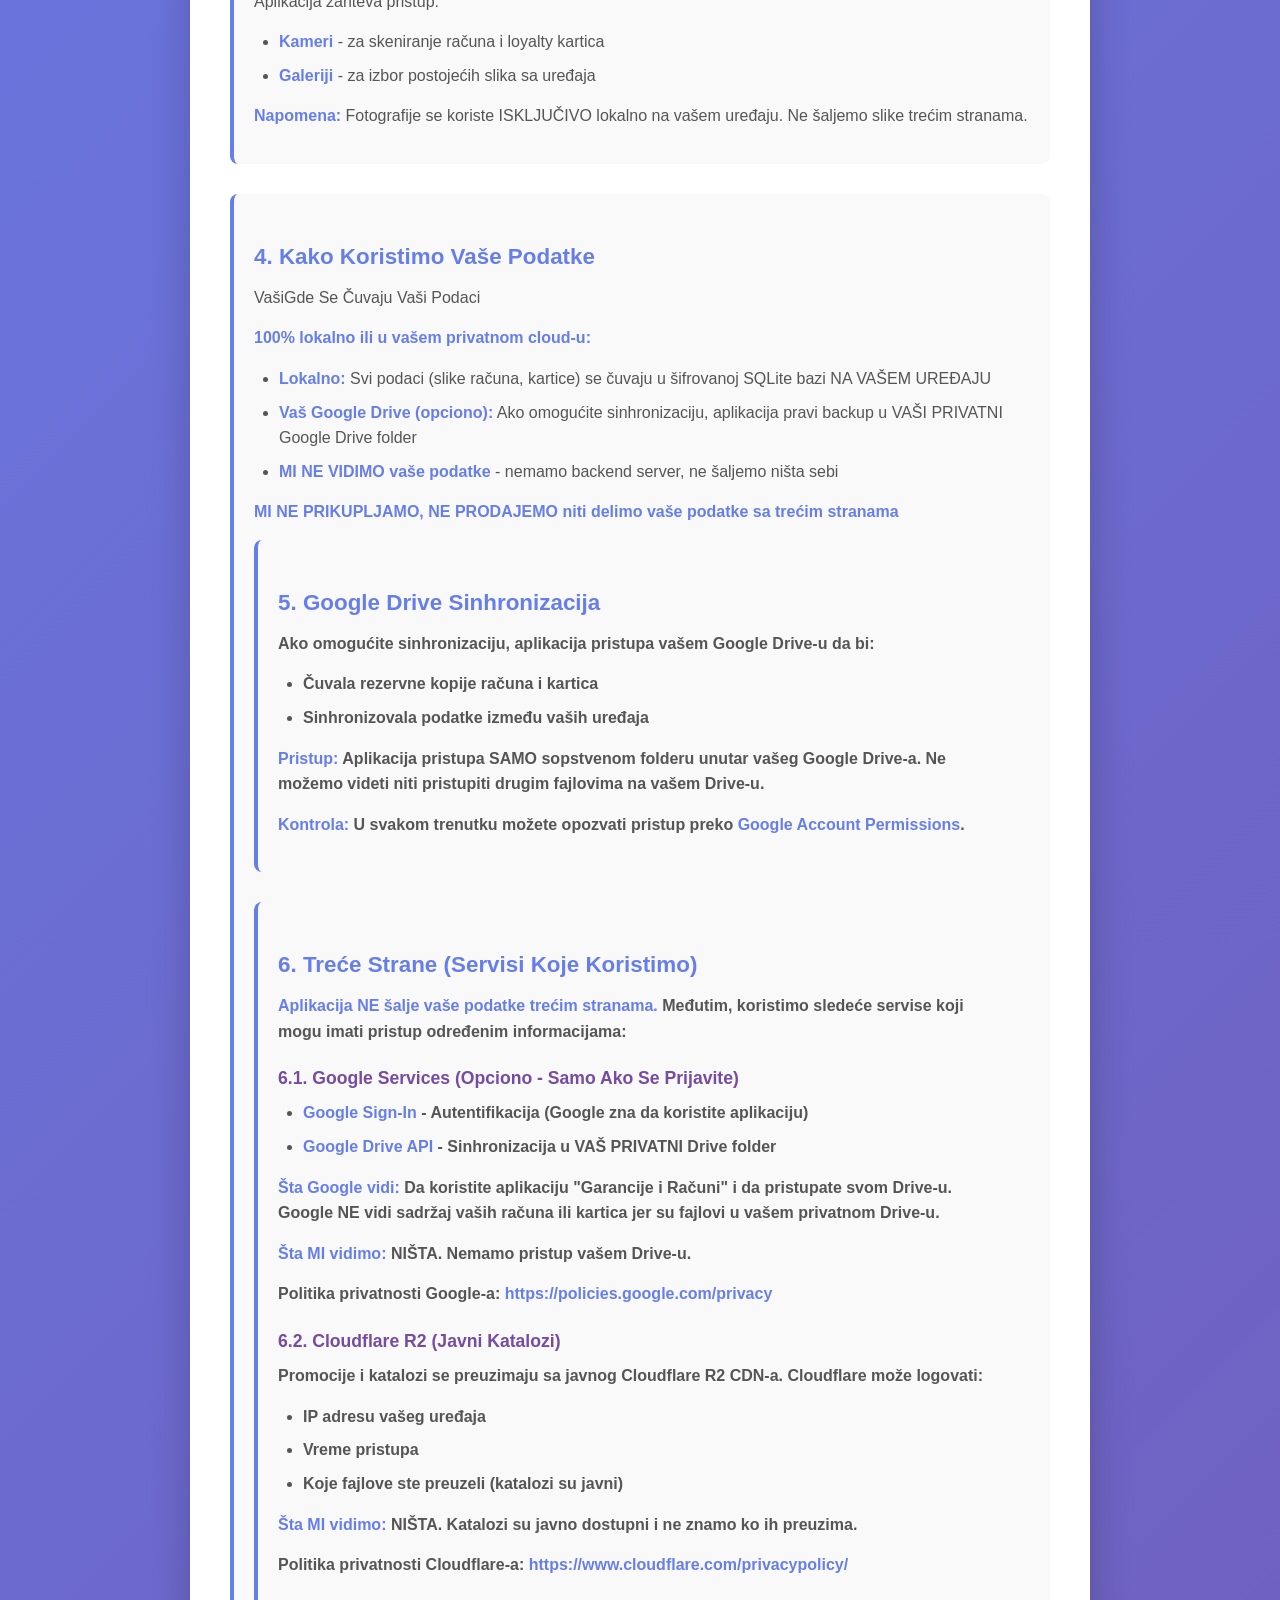
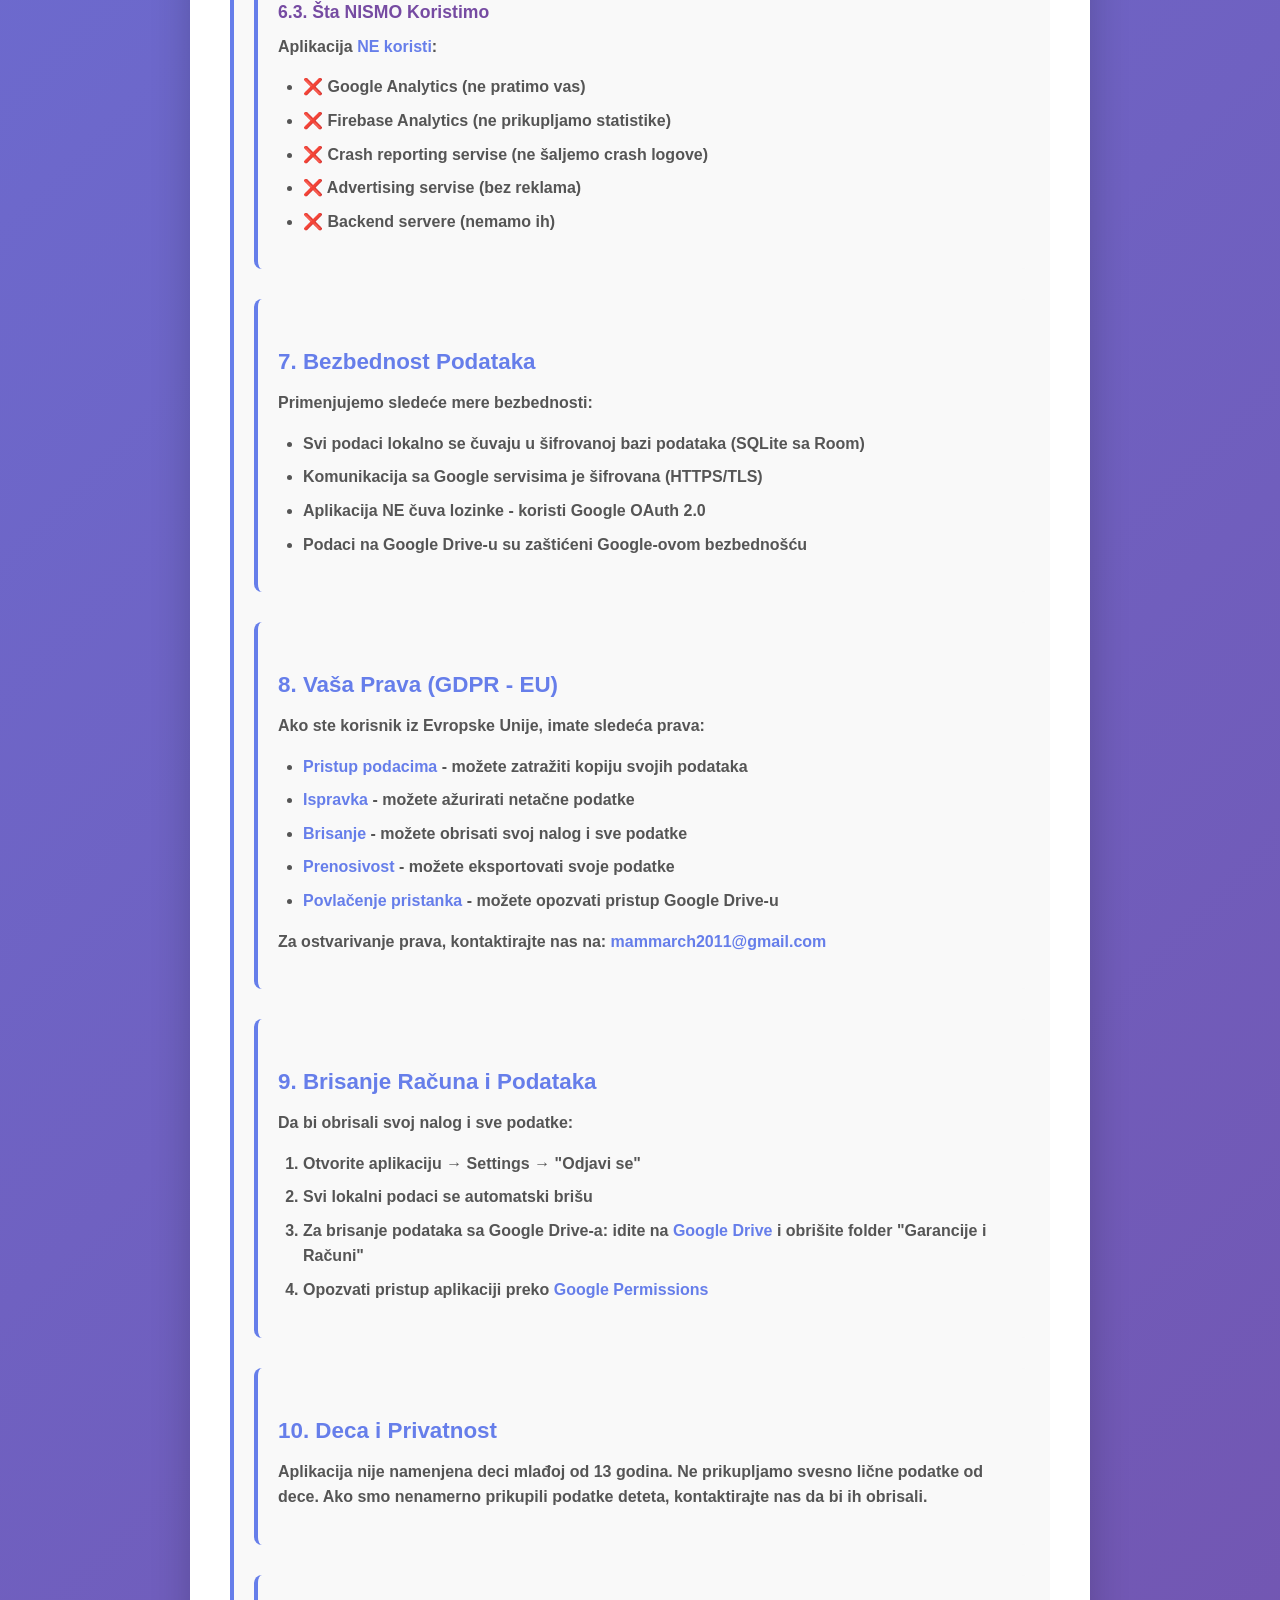
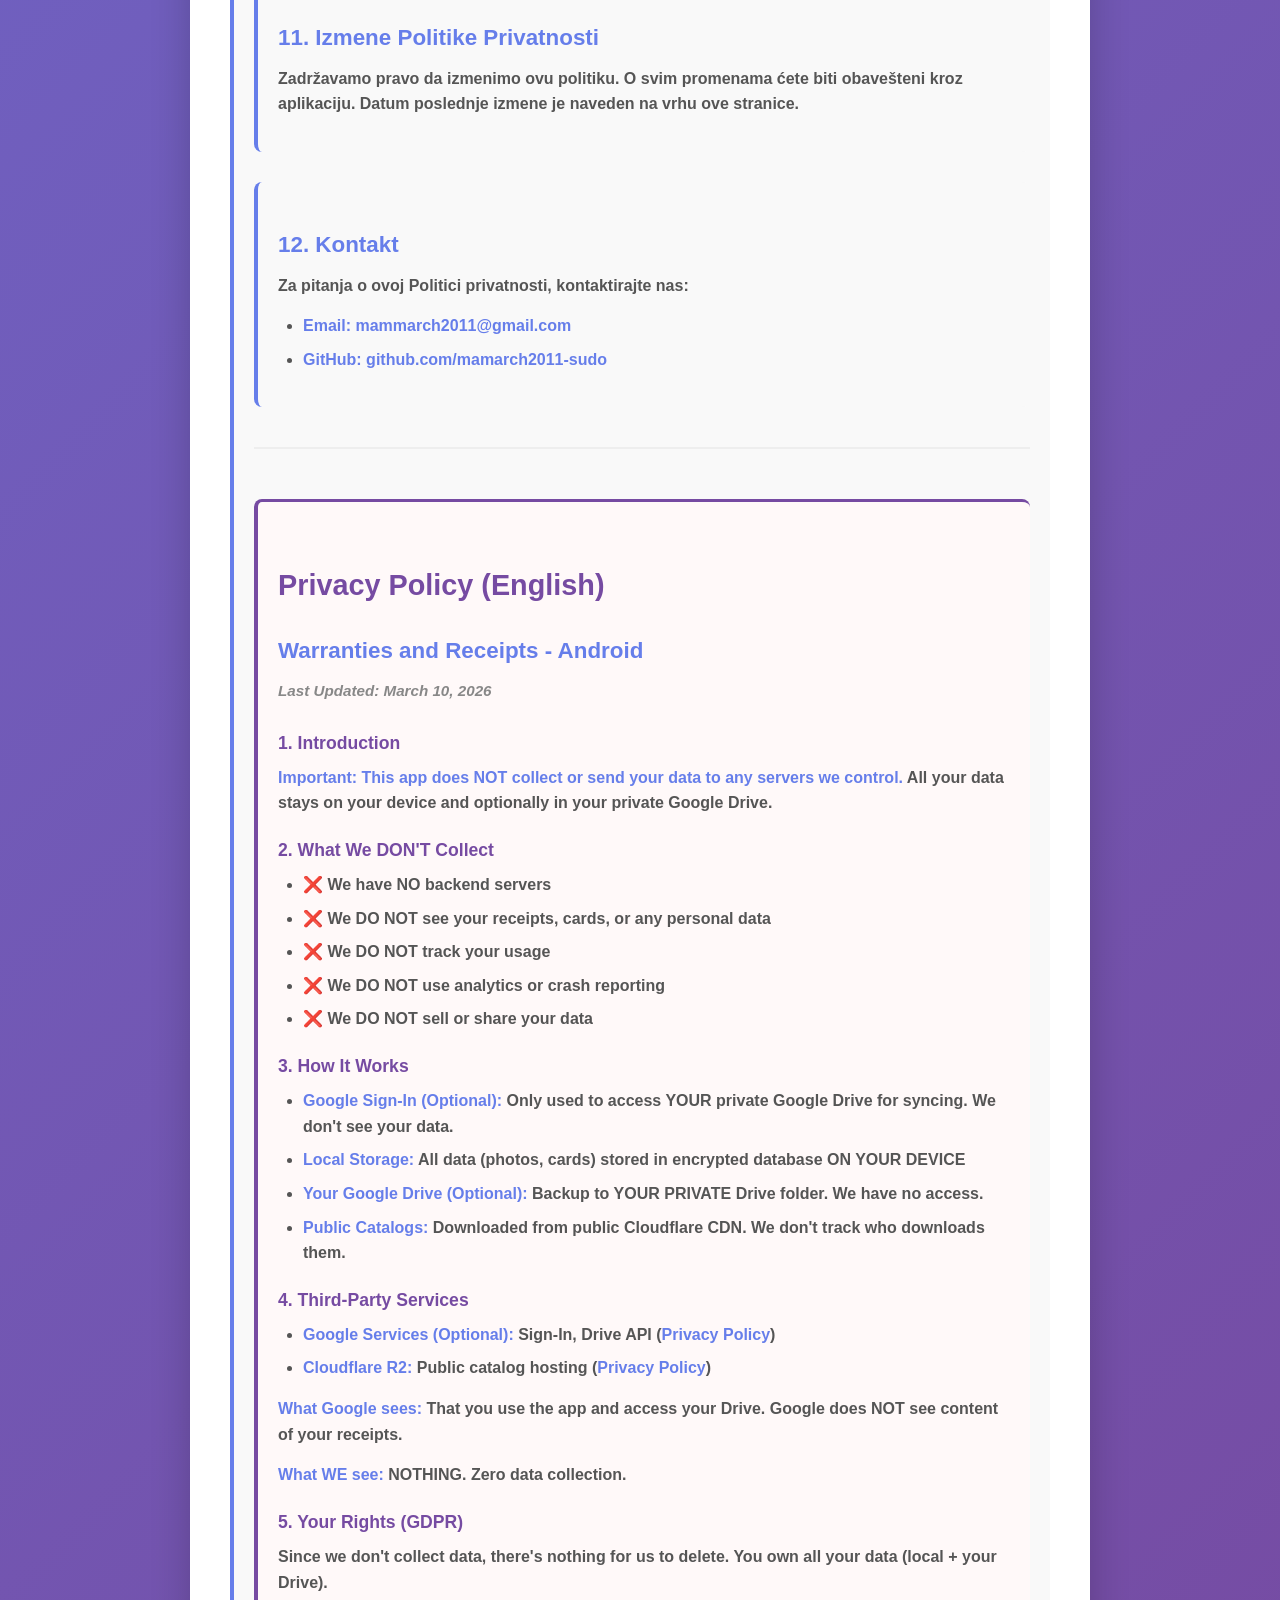
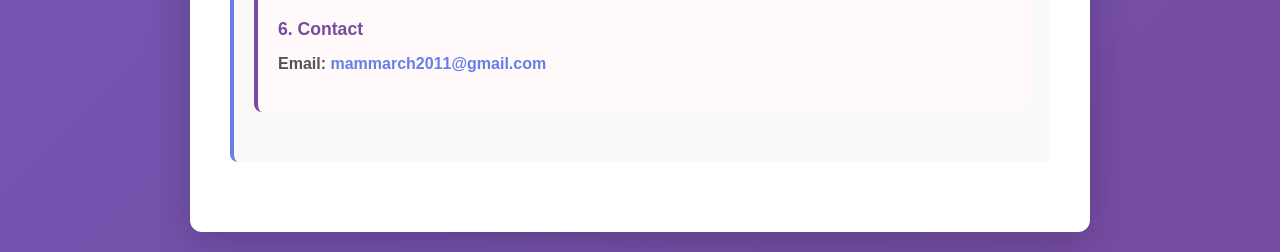
==== commit c4615131: "Uklonjeni 'Nazad na spisak aplikacija' linkovi - Android i iOS privacy policy stranice su samostalni" ====
--- a/garancije-racuni-android.html
+++ b/garancije-racuni-android.html
@@ -8,8 +8,6 @@
 </head>
 <body>
     <div class="container">
-        <a href="index.html" class="back-link">← Nazad na spisak aplikacija</a>
-        
         <h1>Politika Privatnosti</h1>
         <h2>Garancije i Računi - Android</h2>
         
@@ -216,10 +214,6 @@
             <h4>6. Contact</h4>
             <p>Email: <a href="mailto:mammarch2011@gmail.com">mammarch2011@gmail.com</a></p>
         </section>
-        
-        <footer>
-            <a href="index.html">← Nazad na spisak aplikacija / Back to app list</a>
-        </footer>
     </div>
 </body>
 </html>
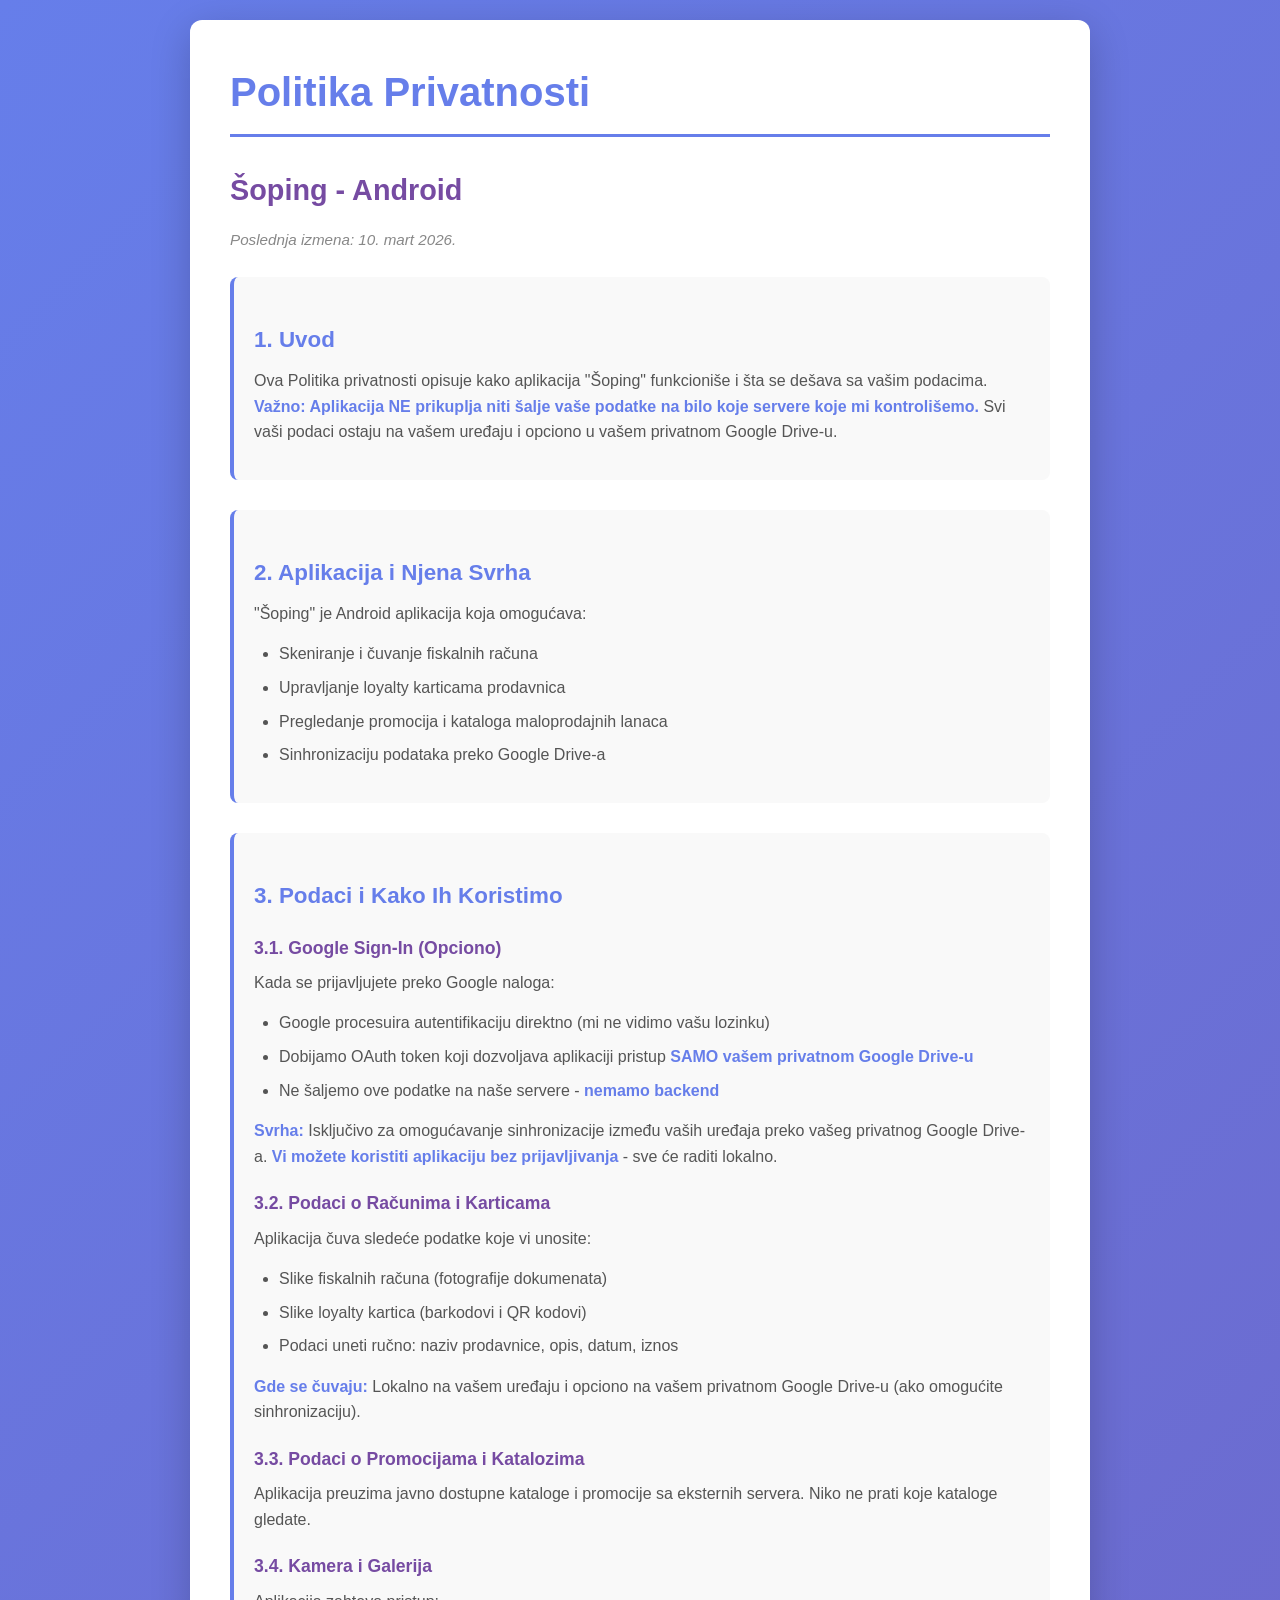
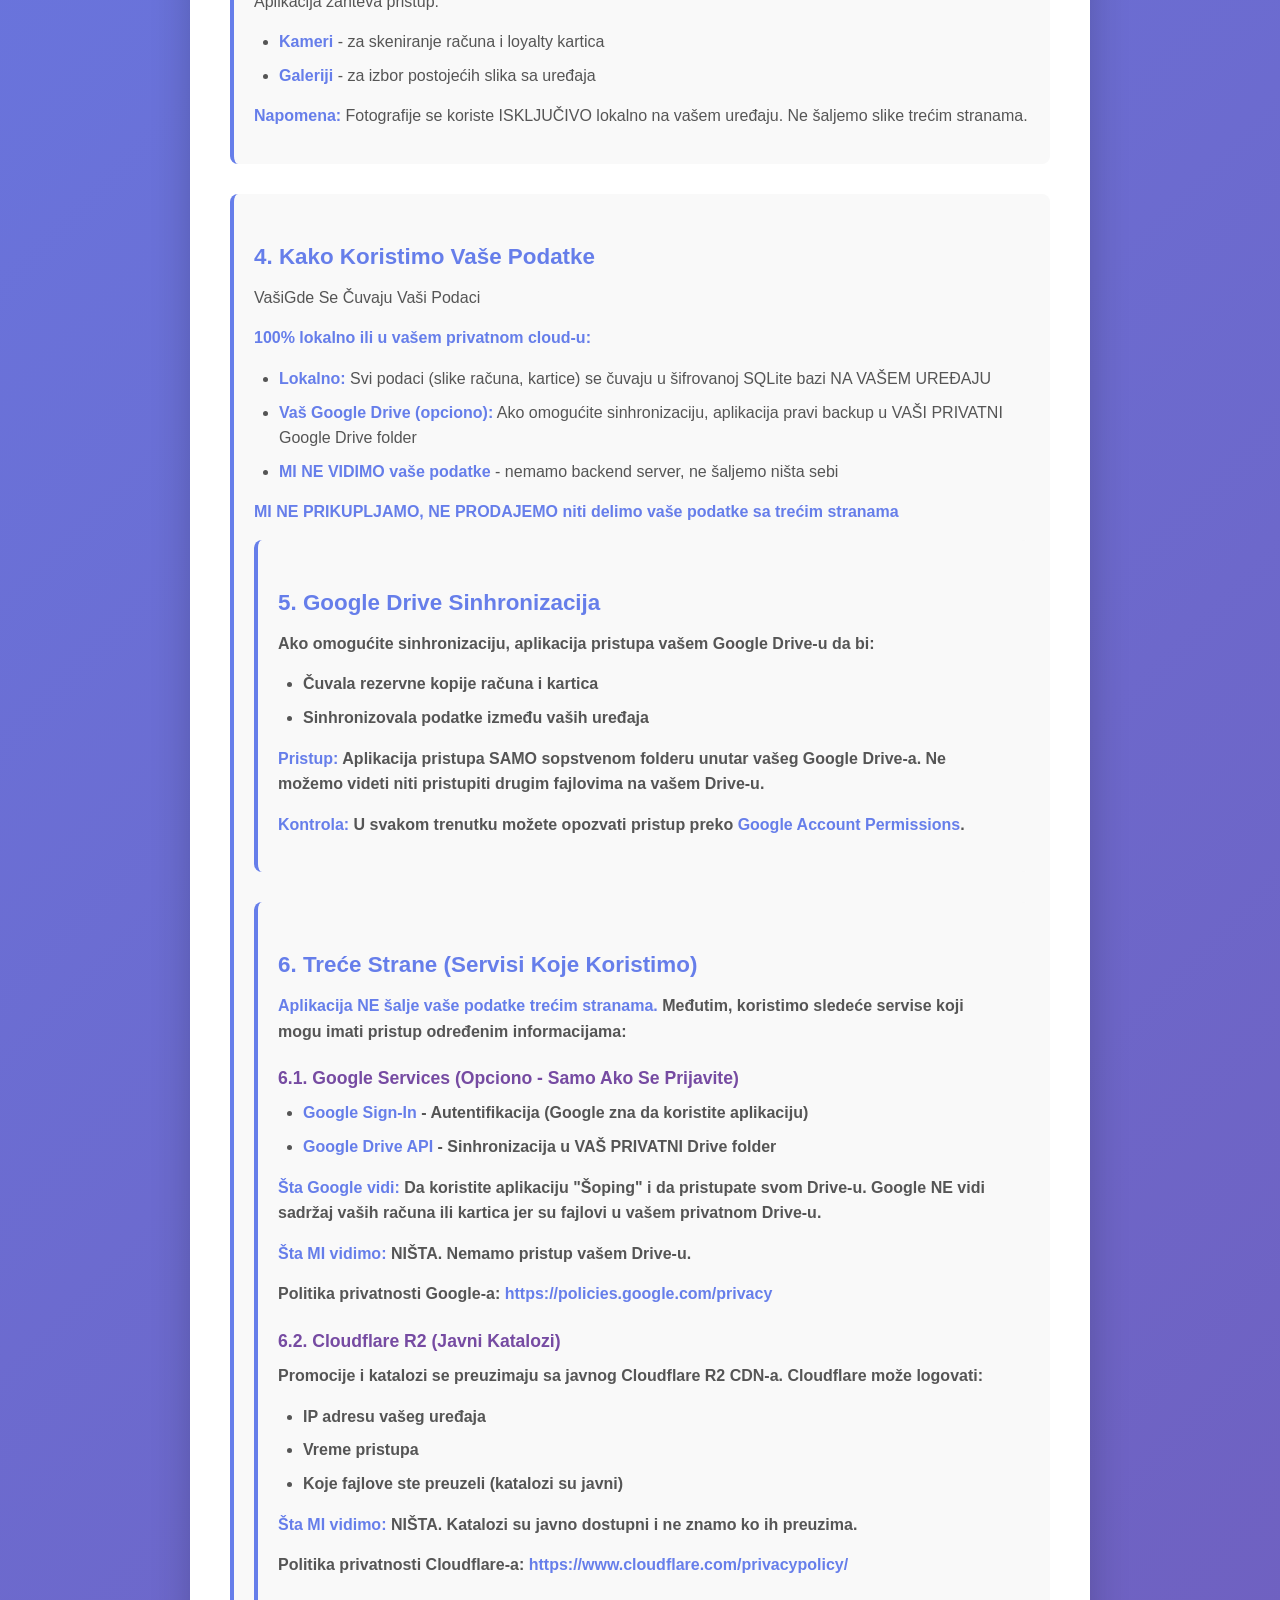
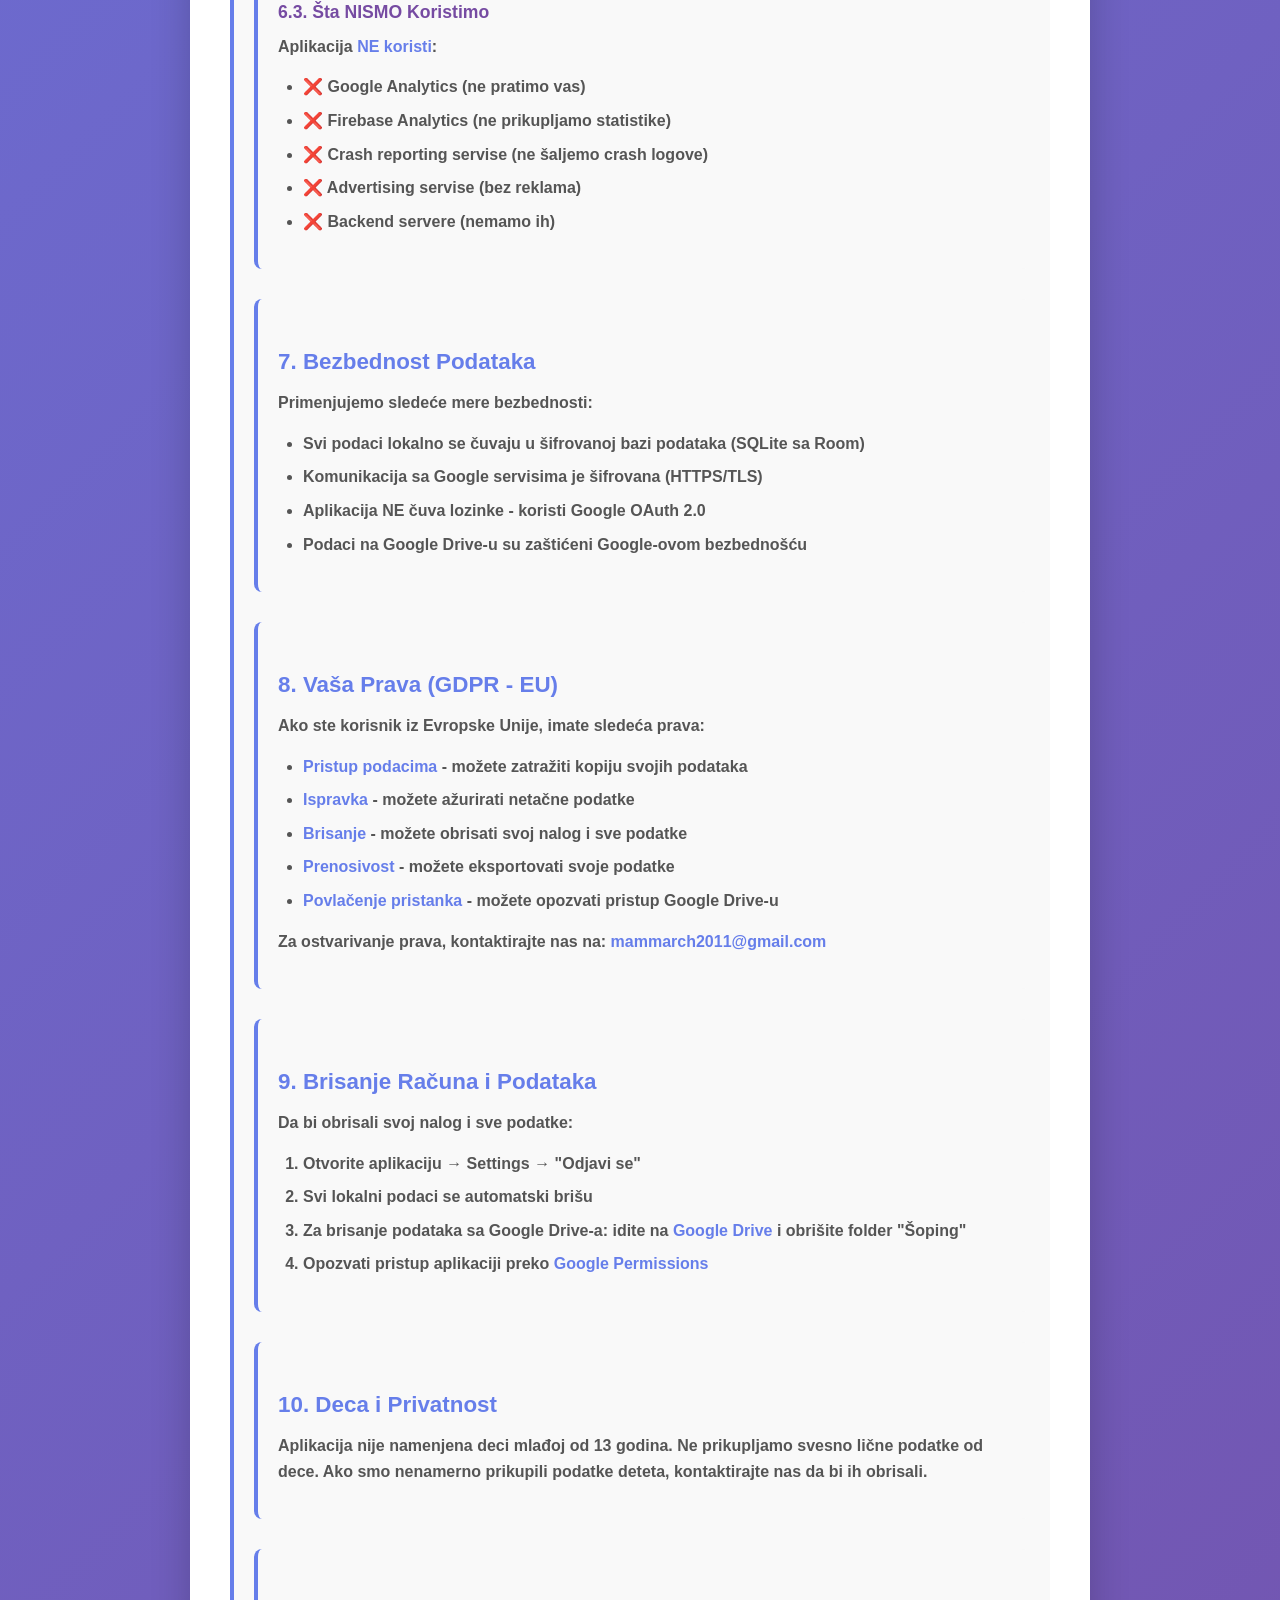
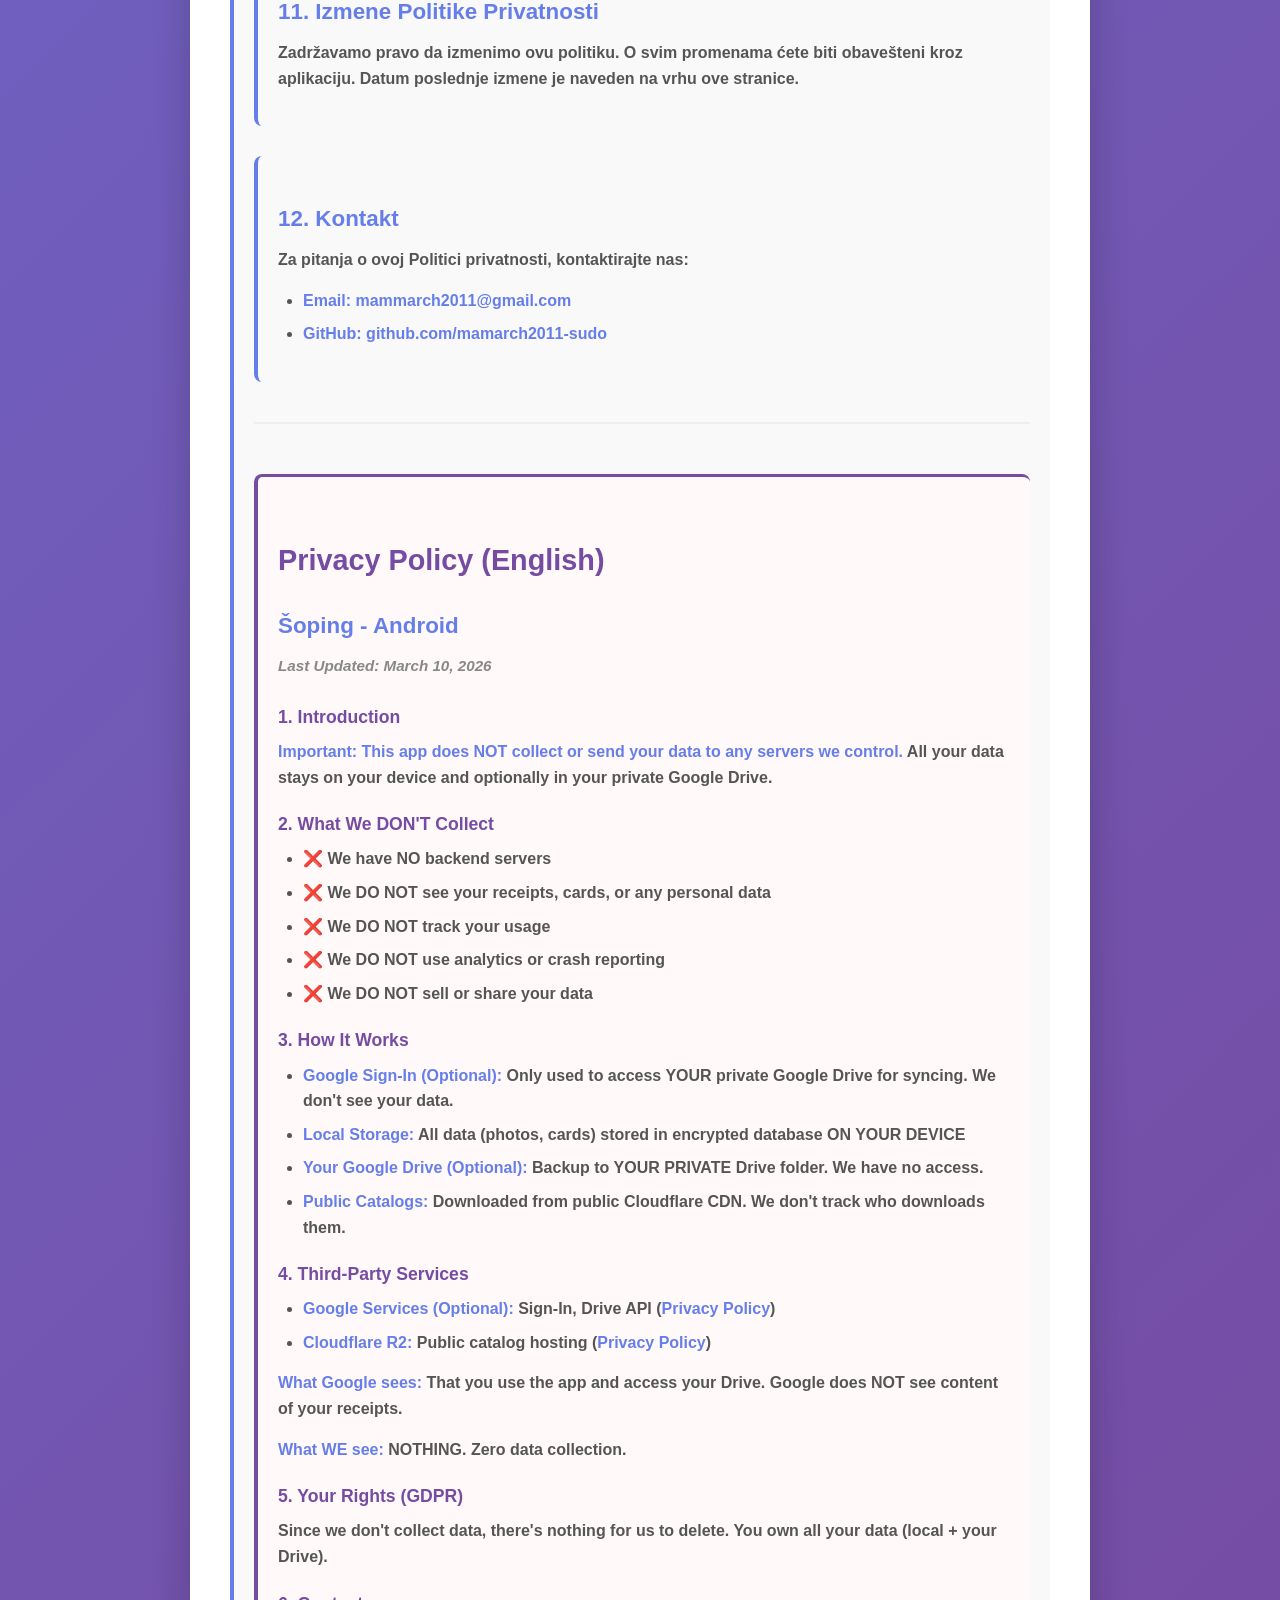
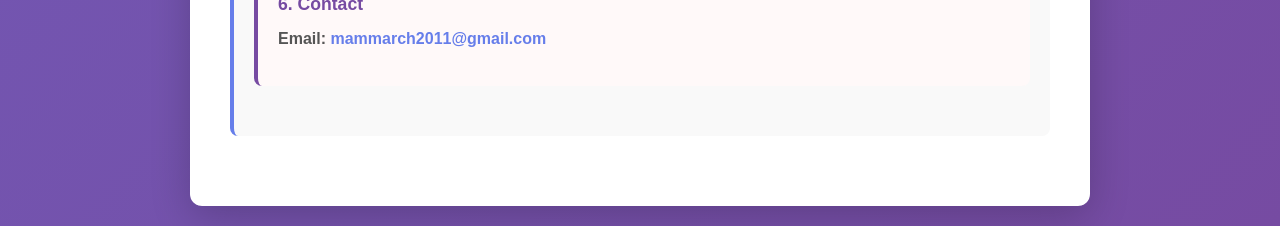
==== commit 1d8f266e: "Zamenjeno ime aplikacije sa 'Šoping' - Android i iOS privacy policy ažurirani - Sve instance 'Garanc" ====
--- a/garancije-racuni-android.html
+++ b/garancije-racuni-android.html
@@ -3,24 +3,24 @@
 <head>
     <meta charset="UTF-8">
     <meta name="viewport" content="width=device-width, initial-scale=1.0">
-    <title>Politika Privatnosti - Garancije i Računi (Android)</title>
+    <title>Politika Privatnosti - Šoping (Android)</title>
     <link rel="stylesheet" href="style.css">
 </head>
 <body>
     <div class="container">
         <h1>Politika Privatnosti</h1>
-        <h2>Garancije i Računi - Android</h2>
+        <h2>Šoping - Android</h2>
         
         <p class="last-updated">Poslednja izmena: 10. mart 2026.</p>
         
         <section>
             <h3>1. Uvod</h3>
-            <p>Ova Politika privatnosti opisuje kako aplikacija "Garancije i Računi" funkcioniše i šta se dešava sa vašim podacima. <strong>Važno: Aplikacija NE prikuplja niti šalje vaše podatke na bilo koje servere koje mi kontrolišemo.</strong> Svi vaši podaci ostaju na vašem uređaju i opciono u vašem privatnom Google Drive-u.</p>
+            <p>Ova Politika privatnosti opisuje kako aplikacija "Šoping" funkcioniše i šta se dešava sa vašim podacima. <strong>Važno: Aplikacija NE prikuplja niti šalje vaše podatke na bilo koje servere koje mi kontrolišemo.</strong> Svi vaši podaci ostaju na vašem uređaju i opciono u vašem privatnom Google Drive-u.</p>
         </section>
         
         <section>
             <h3>2. Aplikacija i Njena Svrha</h3>
-            <p>"Garancije i Računi" je Android aplikacija koja omogućava:</p>
+            <p>"Šoping" je Android aplikacija koja omogućava:</p>
             <ul>
                 <li>Skeniranje i čuvanje fiskalnih računa</li>
                 <li>Upravljanje loyalty karticama prodavnica</li>
@@ -93,7 +93,7 @@
                 <li><strong>Google Sign-In</strong> - Autentifikacija (Google zna da koristite aplikaciju)</li>
                 <li><strong>Google Drive API</strong> - Sinhronizacija u VAŠ PRIVATNI Drive folder</li>
             </ul>
-            <p><strong>Šta Google vidi:</strong> Da koristite aplikaciju "Garancije i Računi" i da pristupate svom Drive-u. Google NE vidi sadržaj vaših računa ili kartica jer su fajlovi u vašem privatnom Drive-u.</p>
+            <p><strong>Šta Google vidi:</strong> Da koristite aplikaciju "Šoping" i da pristupate svom Drive-u. Google NE vidi sadržaj vaših računa ili kartica jer su fajlovi u vašem privatnom Drive-u.</p>
             <p><strong>Šta MI vidimo:</strong> NIŠTA. Nemamo pristup vašem Drive-u.</p>
             <p>Politika privatnosti Google-a: <a href="https://policies.google.com/privacy" target="_blank">https://policies.google.com/privacy</a></p>
             
@@ -148,7 +148,7 @@
             <ol>
                 <li>Otvorite aplikaciju → Settings → "Odjavi se"</li>
                 <li>Svi lokalni podaci se automatski brišu</li>
-                <li>Za brisanje podataka sa Google Drive-a: idite na <a href="https://drive.google.com" target="_blank">Google Drive</a> i obrišite folder "Garancije i Računi"</li>
+                <li>Za brisanje podataka sa Google Drive-a: idite na <a href="https://drive.google.com" target="_blank">Google Drive</a> i obrišite folder "Šoping"</li>
                 <li>Opozvati pristup aplikaciji preko <a href="https://myaccount.google.com/permissions" target="_blank">Google Permissions</a></li>
             </ol>
         </section>
@@ -176,7 +176,7 @@
         
         <section class="english-section">
             <h2>Privacy Policy (English)</h2>
-            <h3>Warranties and Receipts - Android</h3>
+            <h3>Šoping - Android</h3>
             
             <p class="last-updated">Last Updated: March 10, 2026</p>
             
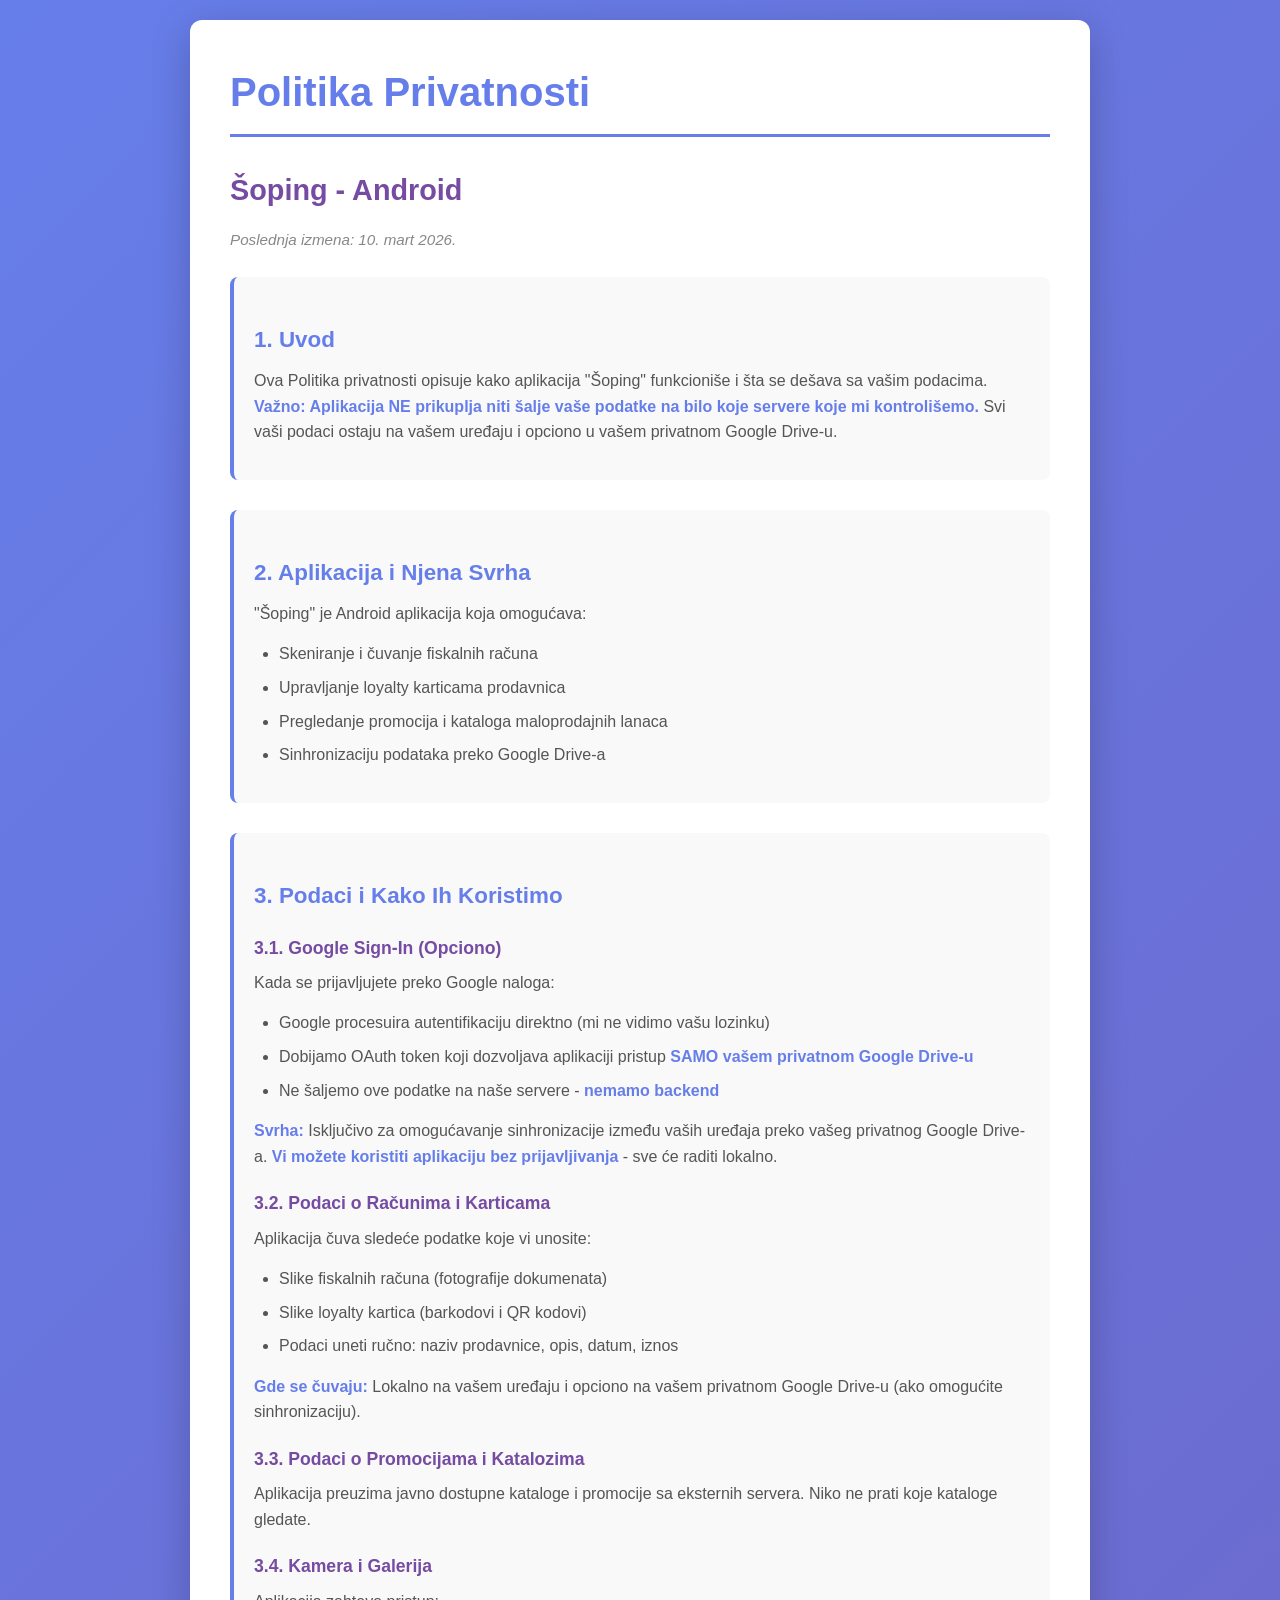
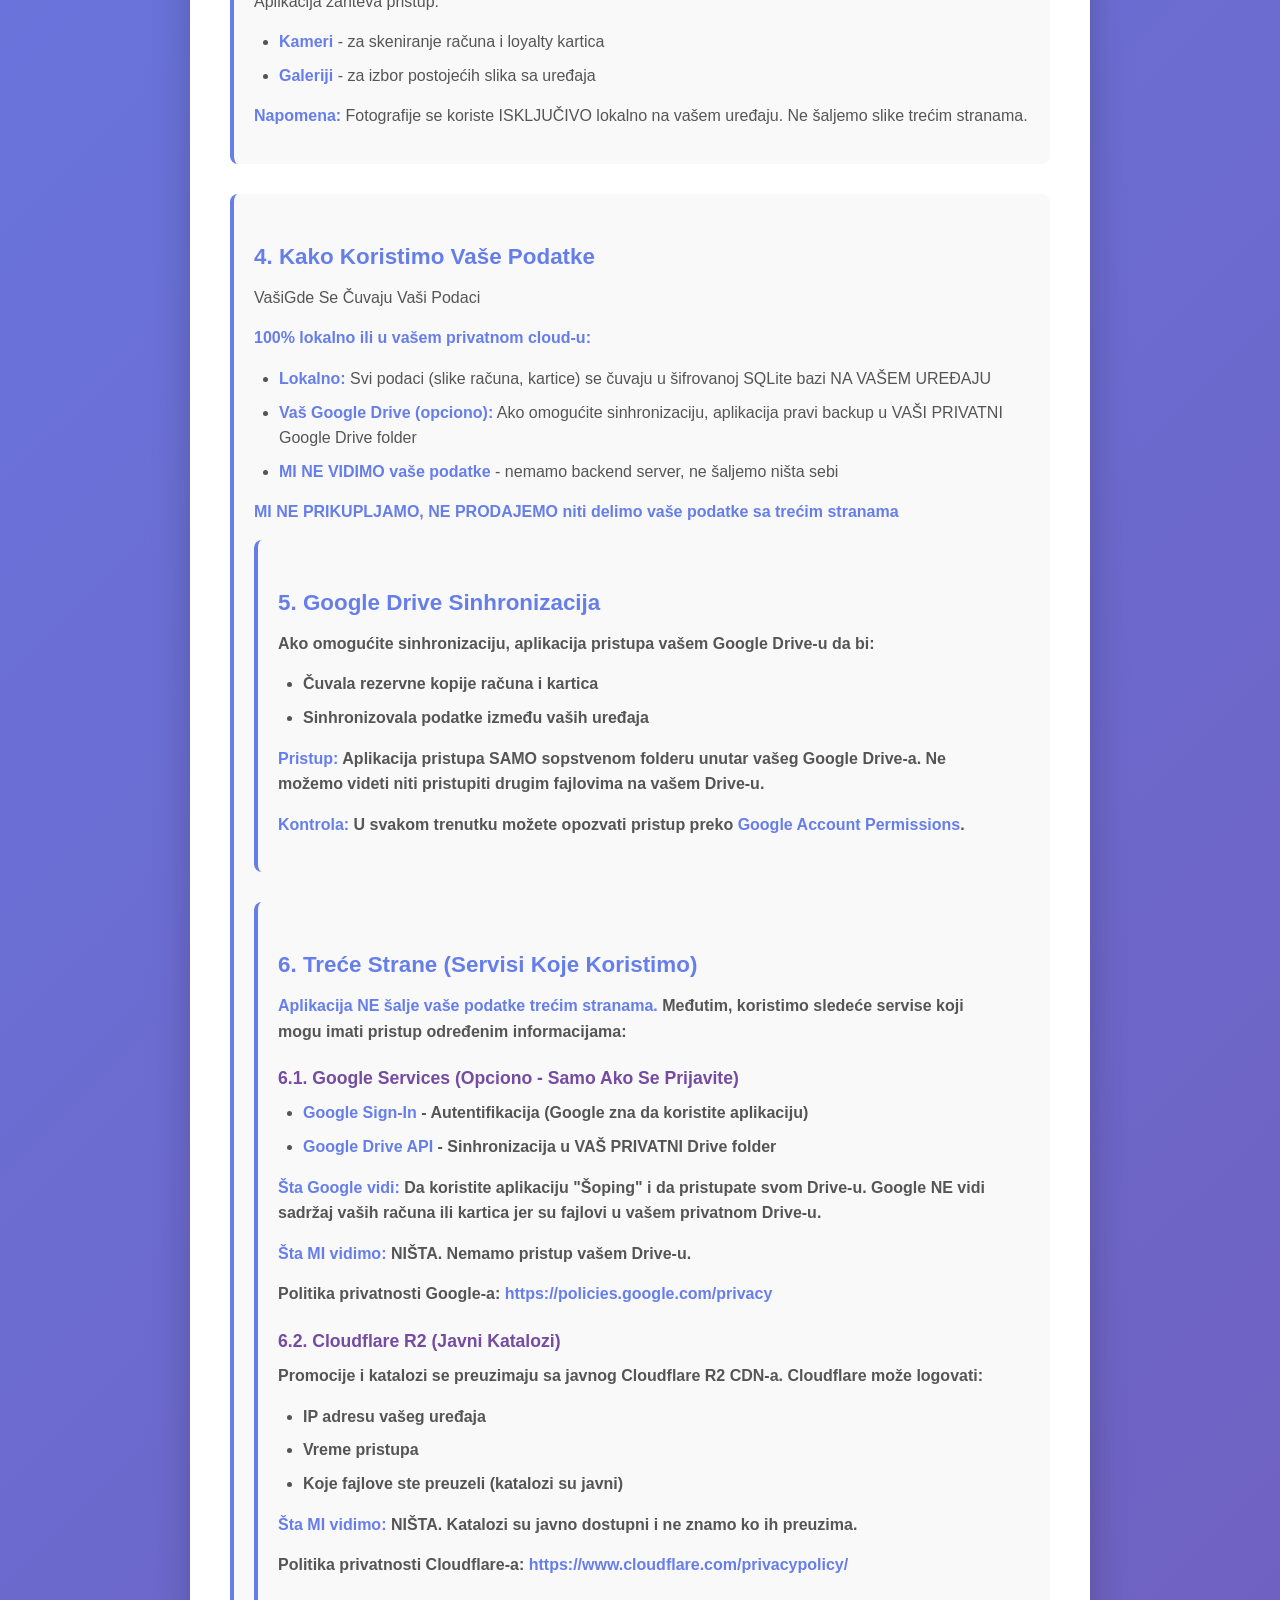
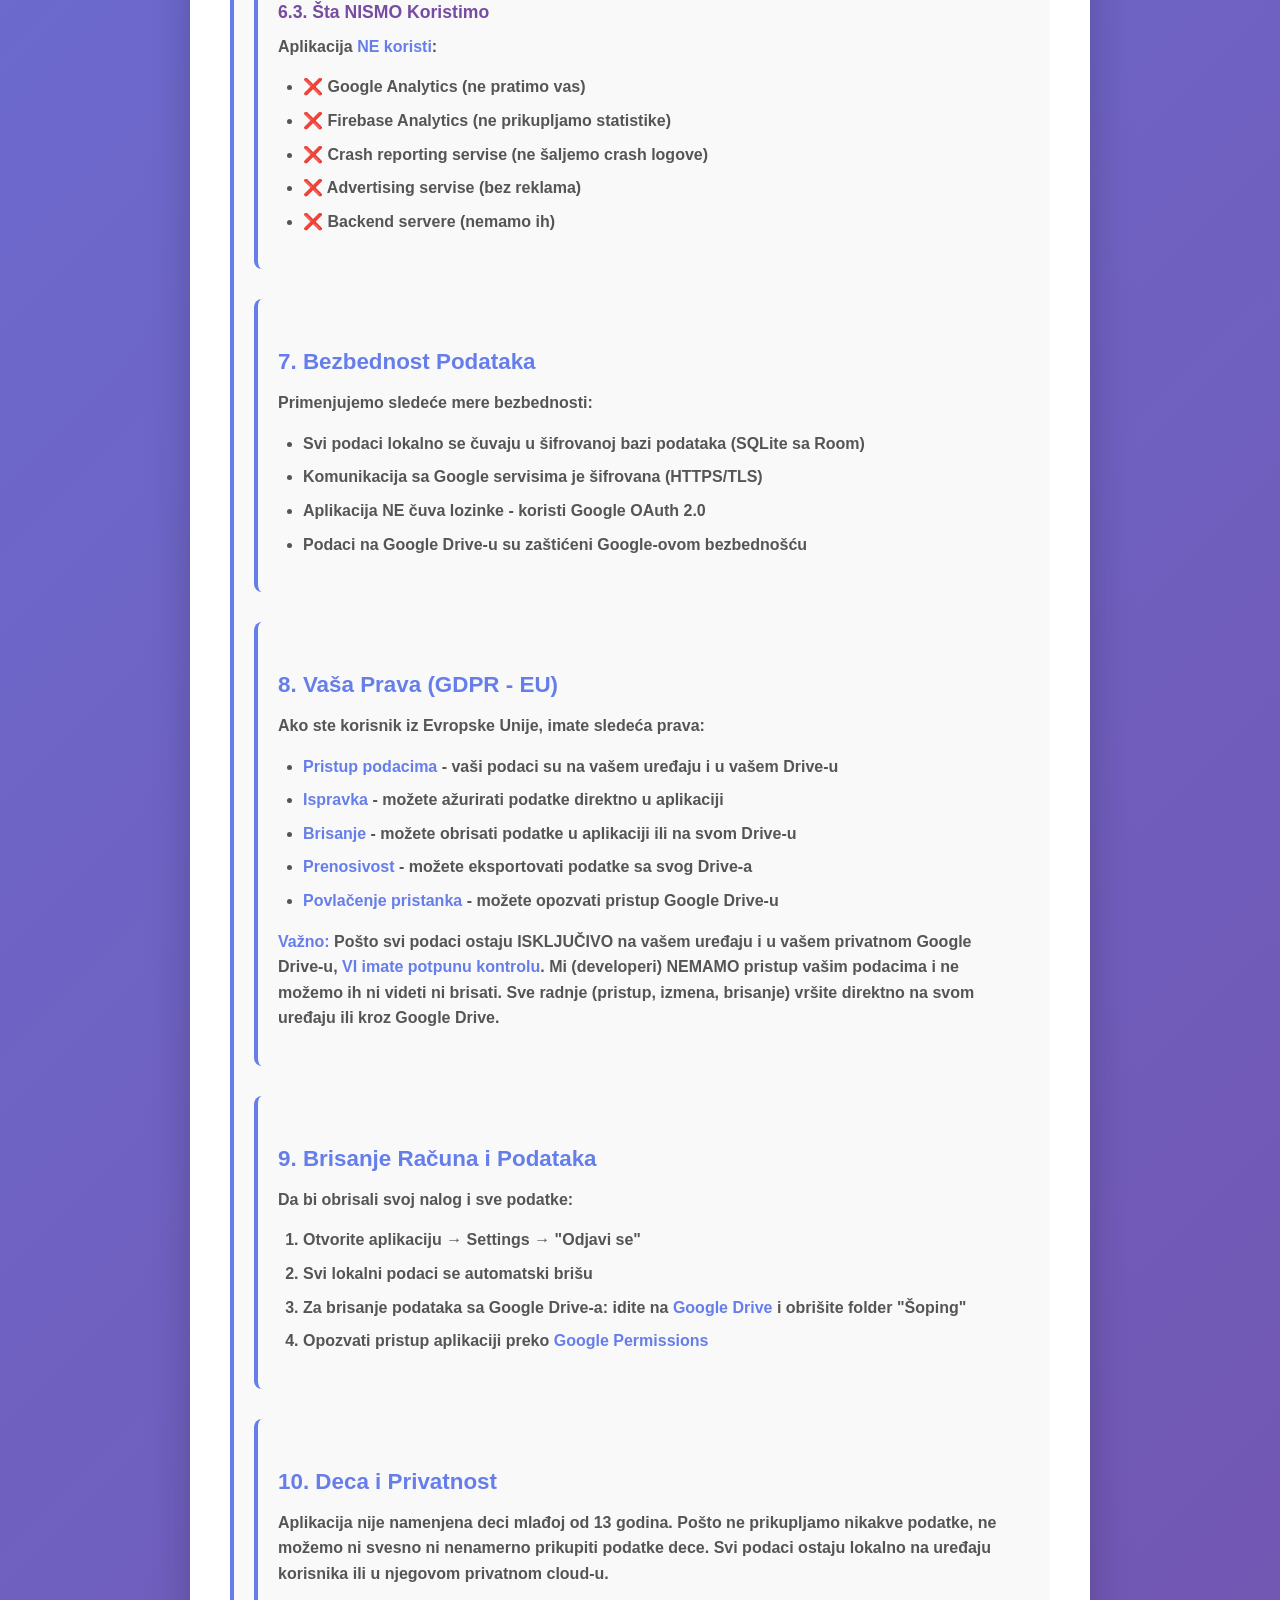
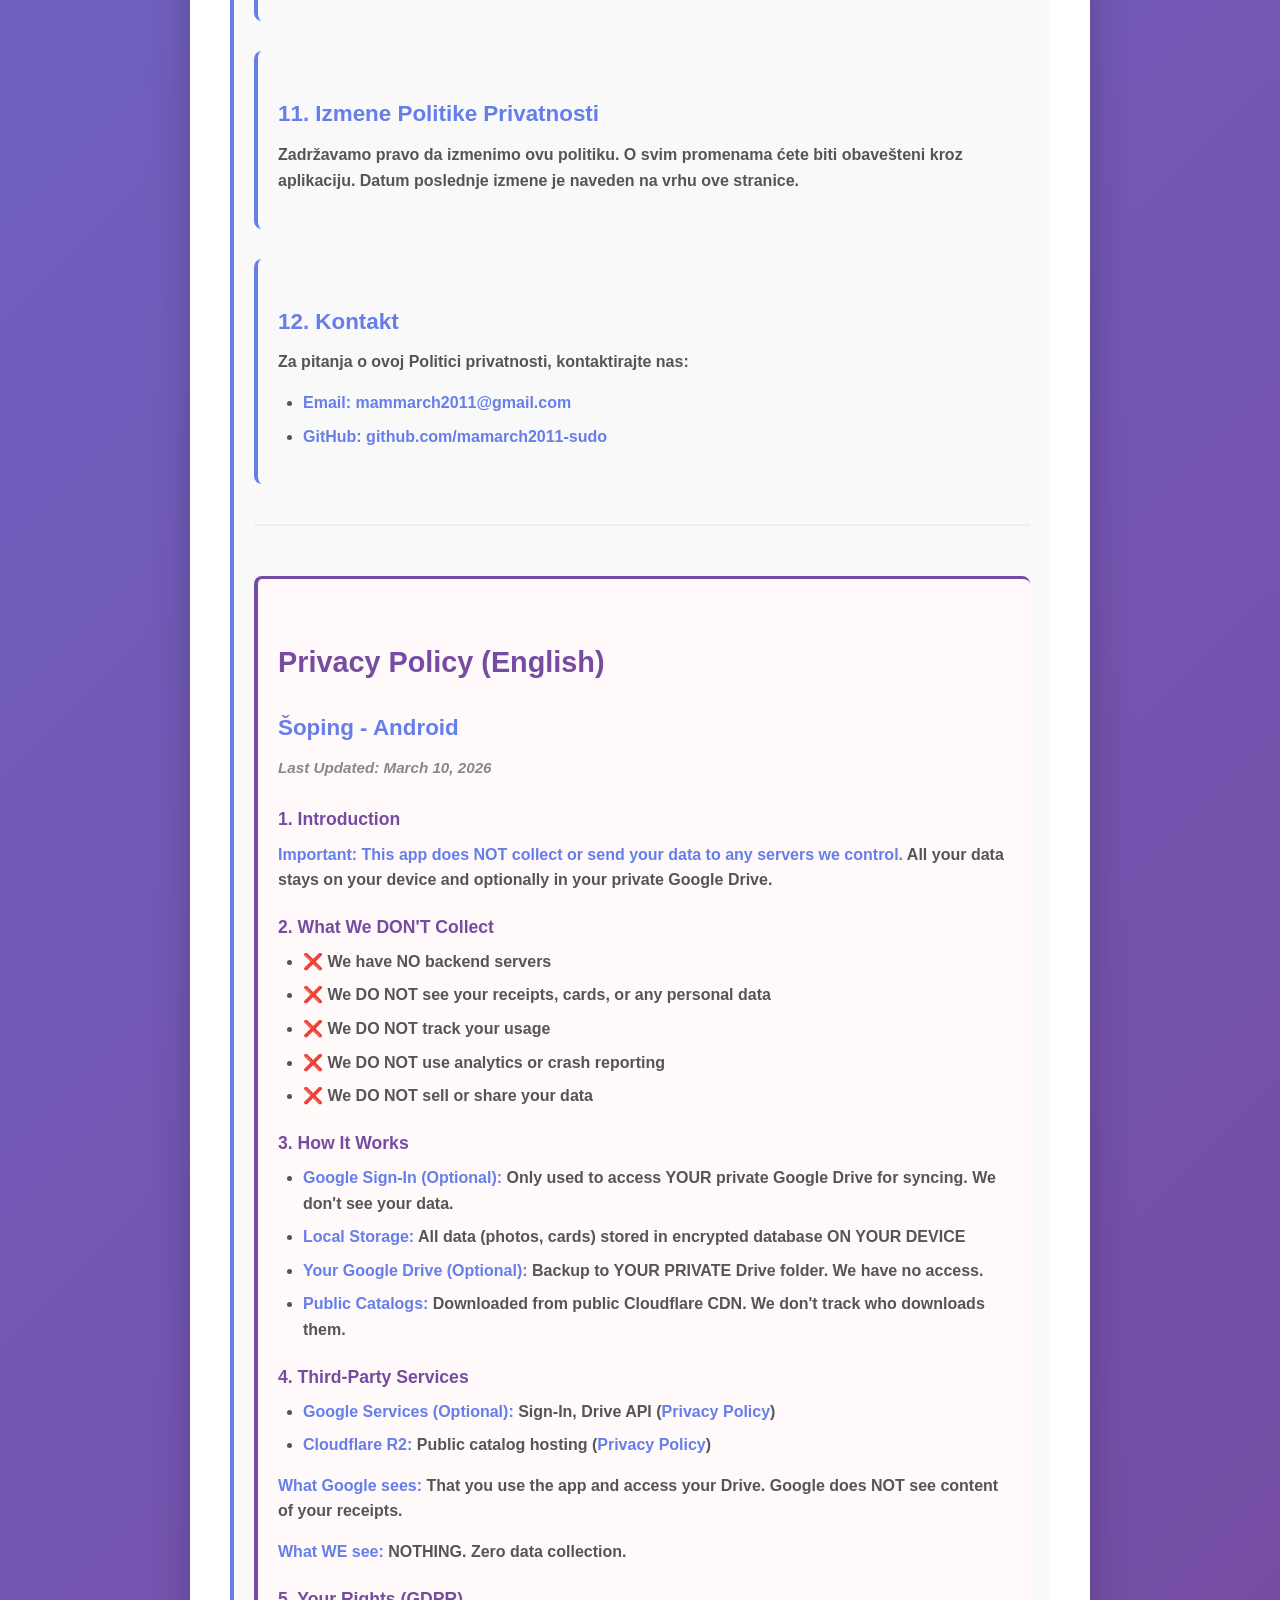
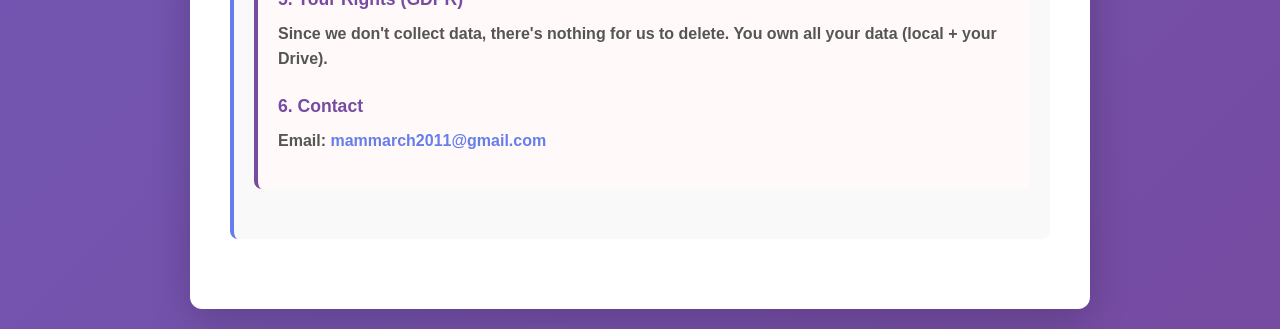
==== commit 66d643e2: "Ispravljena GDPR sekcija - korisnik ima potpunu kontrolu - GDPR prava su jasno definisana ALI korisn" ====
--- a/garancije-racuni-android.html
+++ b/garancije-racuni-android.html
@@ -133,13 +133,13 @@
             <h3>8. Vaša Prava (GDPR - EU)</h3>
             <p>Ako ste korisnik iz Evropske Unije, imate sledeća prava:</p>
             <ul>
-                <li><strong>Pristup podacima</strong> - možete zatražiti kopiju svojih podataka</li>
-                <li><strong>Ispravka</strong> - možete ažurirati netačne podatke</li>
-                <li><strong>Brisanje</strong> - možete obrisati svoj nalog i sve podatke</li>
-                <li><strong>Prenosivost</strong> - možete eksportovati svoje podatke</li>
+                <li><strong>Pristup podacima</strong> - vaši podaci su na vašem uređaju i u vašem Drive-u</li>
+                <li><strong>Ispravka</strong> - možete ažurirati podatke direktno u aplikaciji</li>
+                <li><strong>Brisanje</strong> - možete obrisati podatke u aplikaciji ili na svom Drive-u</li>
+                <li><strong>Prenosivost</strong> - možete eksportovati podatke sa svog Drive-a</li>
                 <li><strong>Povlačenje pristanka</strong> - možete opozvati pristup Google Drive-u</li>
             </ul>
-            <p>Za ostvarivanje prava, kontaktirajte nas na: <a href="mailto:mammarch2011@gmail.com">mammarch2011@gmail.com</a></p>
+            <p><strong>Važno:</strong> Pošto svi podaci ostaju ISKLJUČIVO na vašem uređaju i u vašem privatnom Google Drive-u, <strong>VI imate potpunu kontrolu</strong>. Mi (developeri) NEMAMO pristup vašim podacima i ne možemo ih ni videti ni brisati. Sve radnje (pristup, izmena, brisanje) vršite direktno na svom uređaju ili kroz Google Drive.
         </section>
         
         <section>
@@ -155,7 +155,7 @@
         
         <section>
             <h3>10. Deca i Privatnost</h3>
-            <p>Aplikacija nije namenjena deci mlađoj od 13 godina. Ne prikupljamo svesno lične podatke od dece. Ako smo nenamerno prikupili podatke deteta, kontaktirajte nas da bi ih obrisali.</p>
+            <p>Aplikacija nije namenjena deci mlađoj od 13 godina. Pošto ne prikupljamo nikakve podatke, ne možemo ni svesno ni nenamerno prikupiti podatke dece. Svi podaci ostaju lokalno na uređaju korisnika ili u njegovom privatnom cloud-u.</p>
         </section>
         
         <section>
